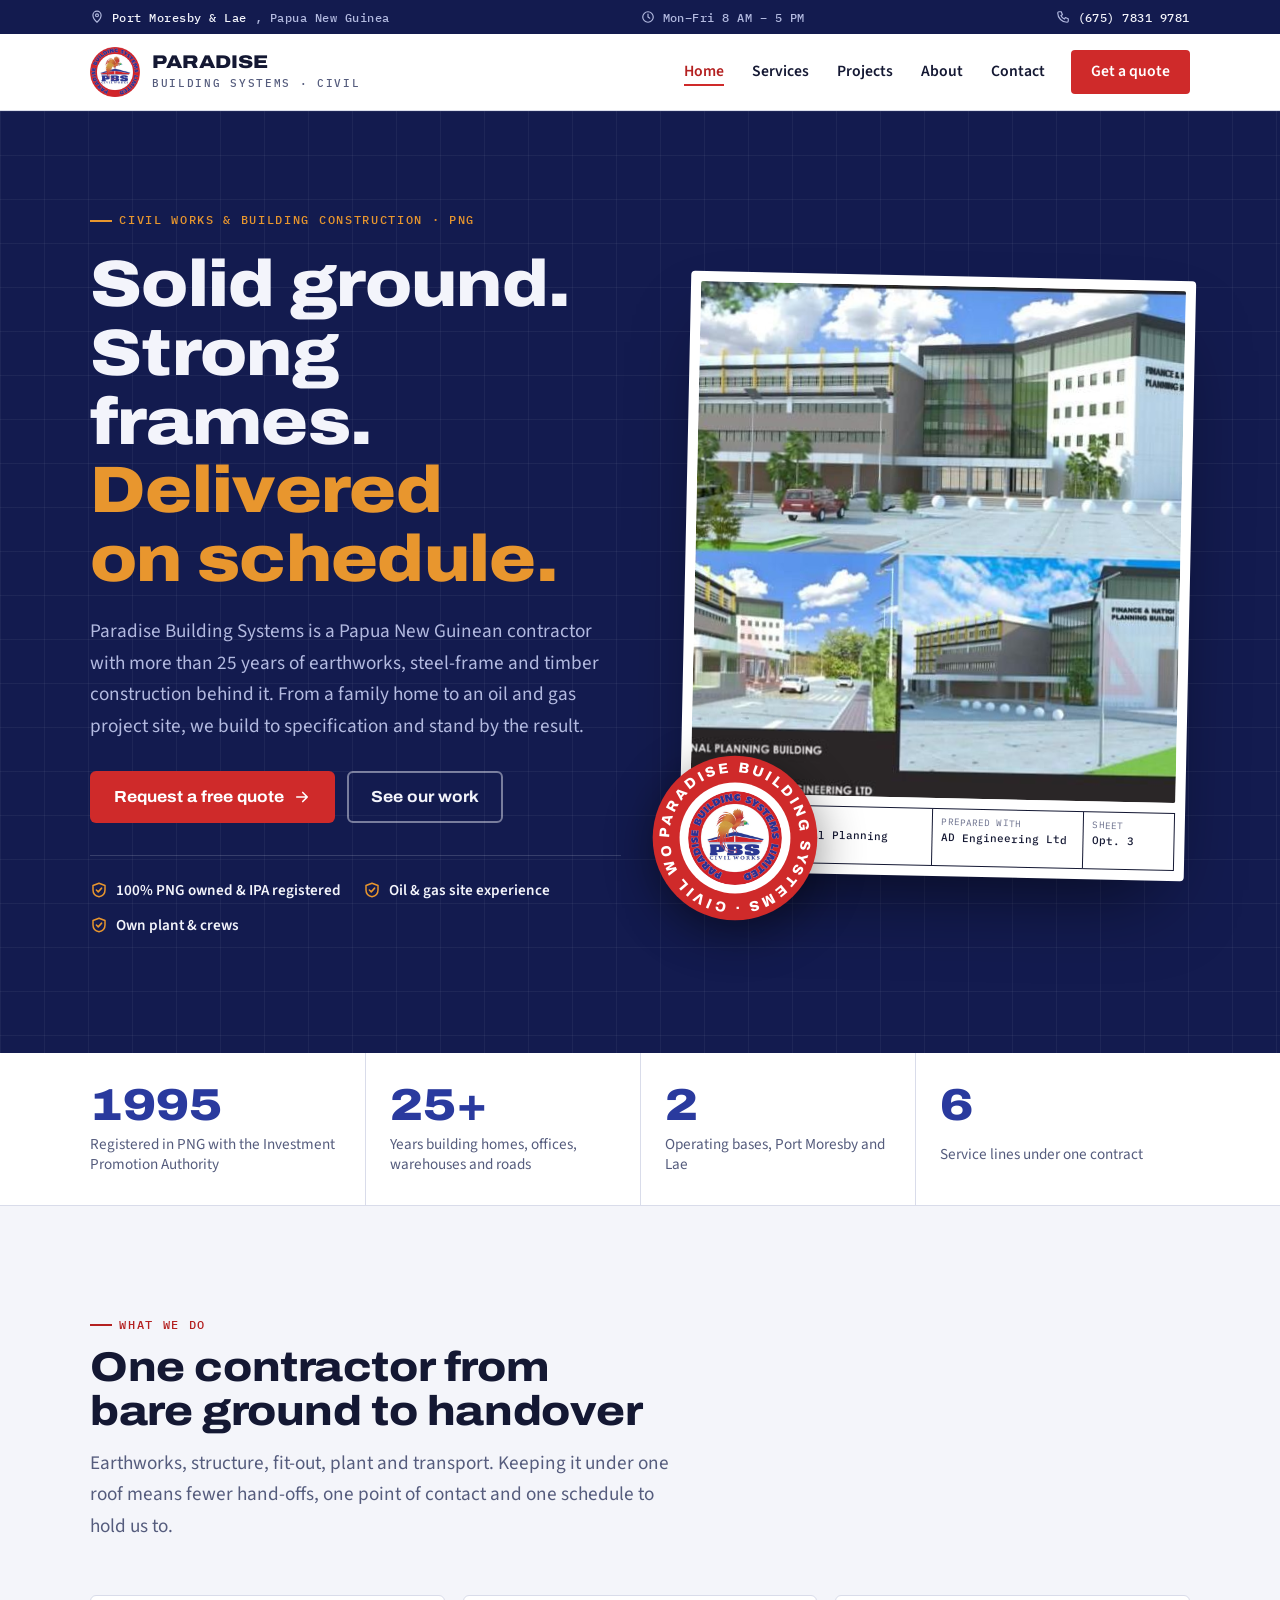
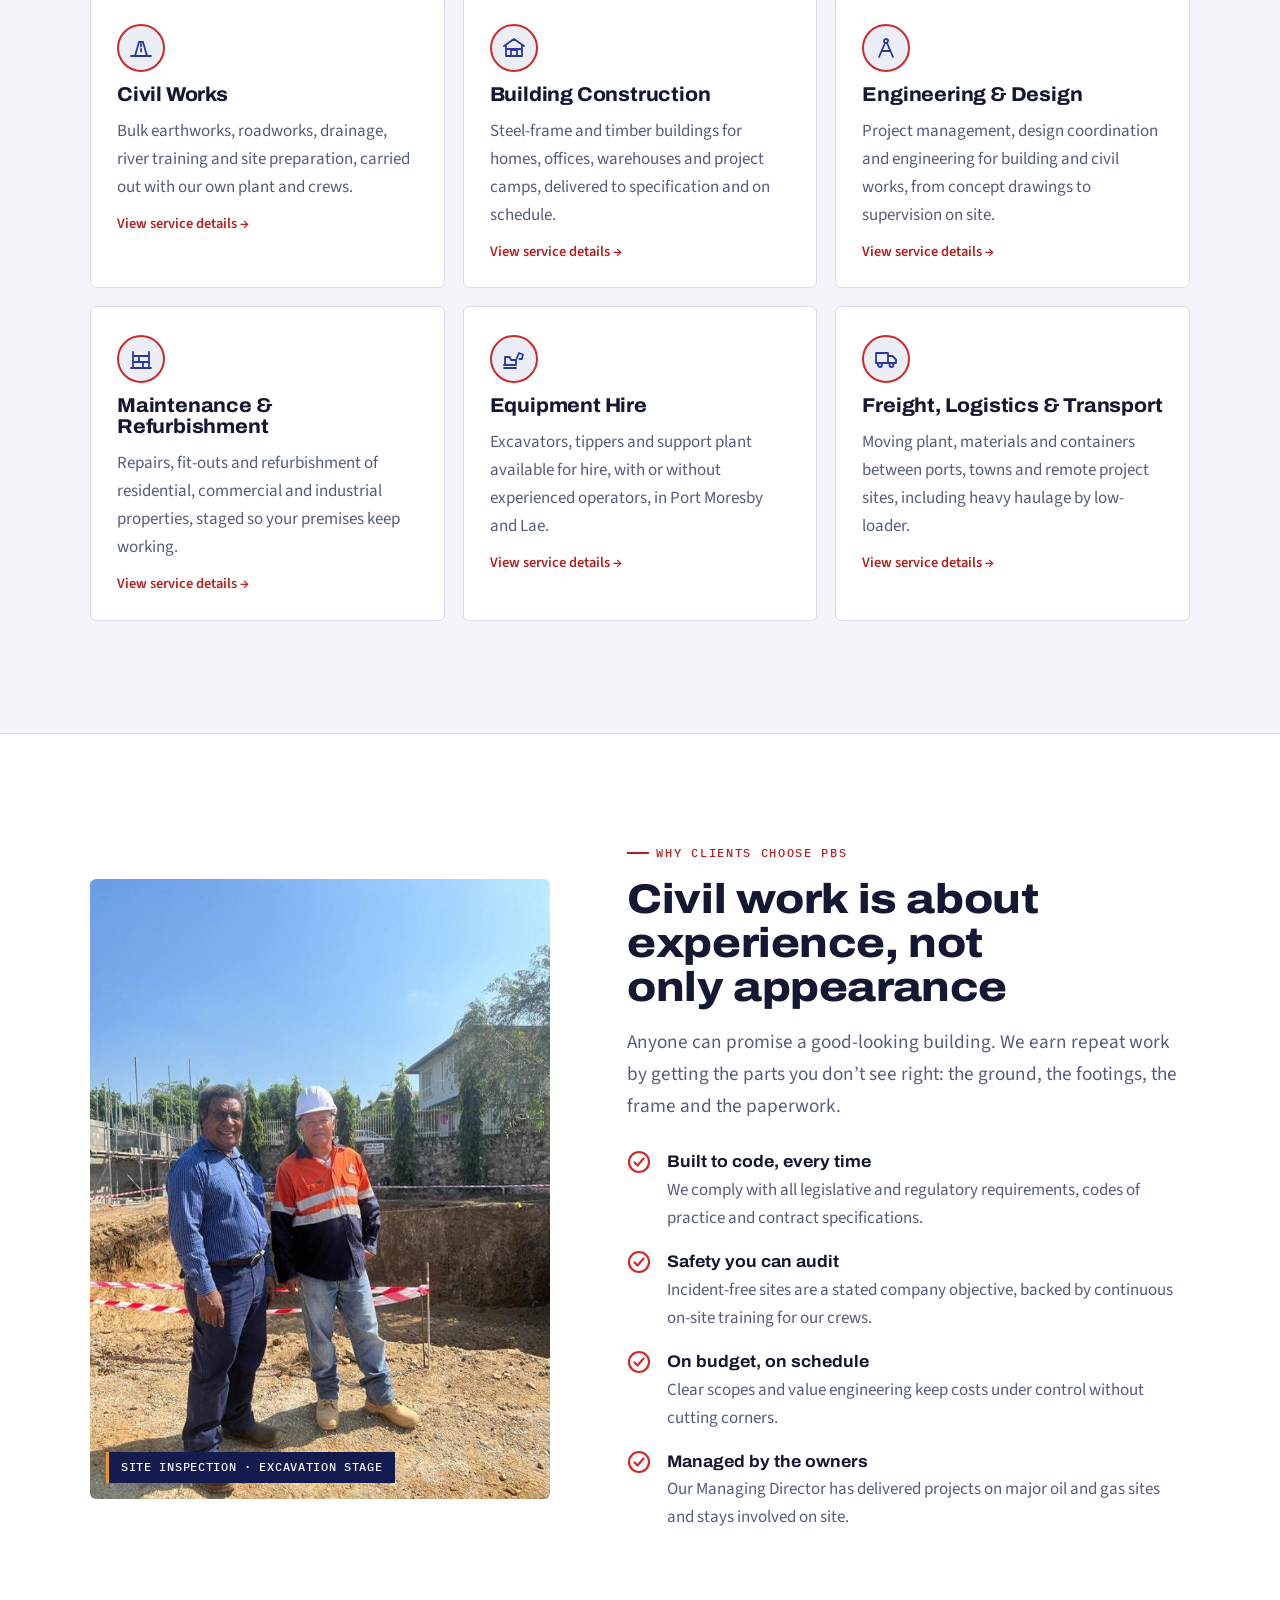
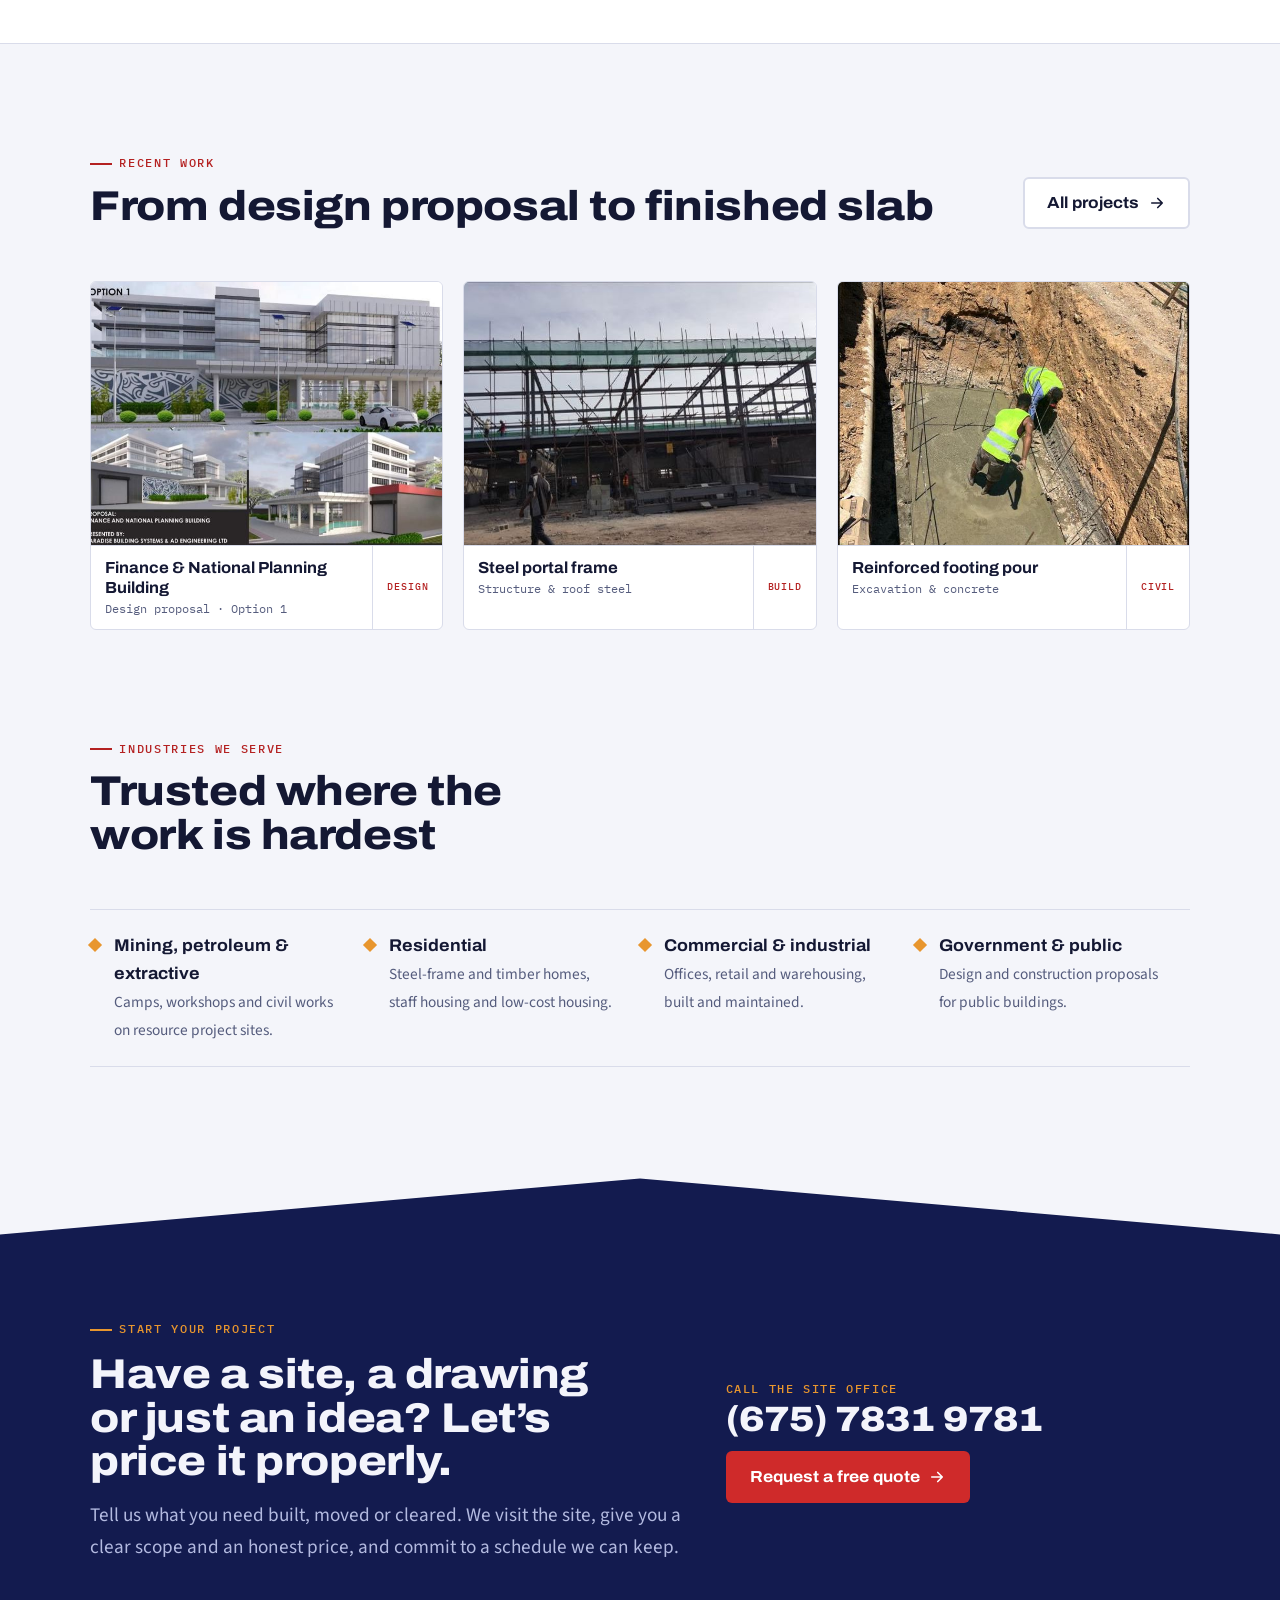
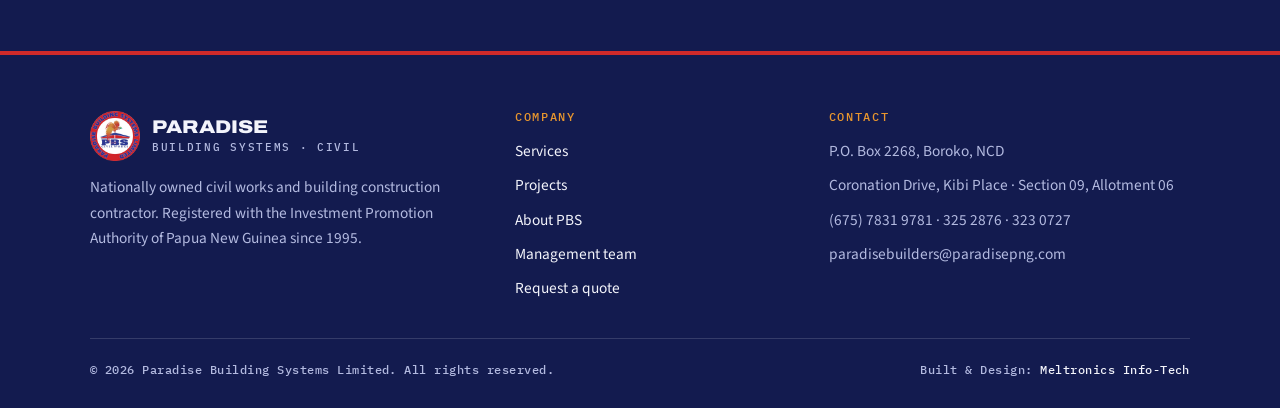
==== index.html @ dd24b08f "Add files via upload" ====
<!doctype html>
<html lang="en">
<head>
<meta charset="utf-8">
<meta name="viewport" content="width=device-width, initial-scale=1, viewport-fit=cover">
<title>Paradise Building Systems</title>
<meta name="description" content="Civil works and building construction contractor in Port Moresby and Lae, Papua New Guinea.">
<link rel="icon" href="img/favicon.png">
<link rel="preconnect" href="https://fonts.googleapis.com"><link rel="preconnect" href="https://fonts.gstatic.com" crossorigin><link rel="stylesheet" href="https://fonts.googleapis.com/css2?family=Archivo:wdth,wght@100..125,500..900&family=IBM+Plex+Mono:wght@500&family=Source+Sans+3:wght@400;600;700&display=swap">
<link rel="stylesheet" href="assets/site.css">
</head>
<body>
<a class="skip" href="#main" style="position:absolute;left:-999px">Skip to content</a>
<div class="topbar"><div class="wrap">
  <span><svg width="14" height="14" viewBox="0 0 24 24" fill="none" stroke="currentColor" stroke-width="2" stroke-linecap="round" stroke-linejoin="round"><path d="M12 21s-7-6.2-7-12a7 7 0 0 1 14 0c0 5.8-7 12-7 12z"/><circle cx="12" cy="9" r="2.5"/></svg> <b>Port Moresby &amp; Lae</b>, Papua New Guinea</span>
  <span class="hide-sm"><svg width="14" height="14" viewBox="0 0 24 24" fill="none" stroke="currentColor" stroke-width="2" stroke-linecap="round" stroke-linejoin="round"><circle cx="12" cy="12" r="9"/><path d="M12 7v5l3 2"/></svg> Mon–Fri 8 AM – 5 PM</span>
  <span><svg width="14" height="14" viewBox="0 0 24 24" fill="none" stroke="currentColor" stroke-width="2" stroke-linecap="round" stroke-linejoin="round"><path d="M5 3h4l2 5-2.5 1.5a11 11 0 0 0 6 6L16 13l5 2v4a2 2 0 0 1-2 2A16 16 0 0 1 3 5a2 2 0 0 1 2-2"/></svg> <b class="tnum">(675) 7831 9781</b></span>
</div></div>
<header class="site-header"><div class="wrap">
  <a class="brand" href="index.html" aria-label="Paradise Building Systems home"><img src="img/logo.png" alt="" width="50" height="50"><span class="brand-name"><strong>PARADISE</strong><small>Building Systems · Civil</small></span></a>
  <button class="menu-btn" type="button" aria-expanded="false" aria-controls="site-nav" aria-label="Open menu"><svg viewBox="0 0 24 24" fill="none" stroke="currentColor" stroke-width="2" stroke-linecap="round"><path d="M3 6h18M3 12h18M3 18h18"/></svg></button>
  <nav class="nav" id="site-nav" aria-label="Main"><a href="index.html" aria-current="page">Home</a><a href="services.html">Services</a><a href="projects.html">Projects</a><a href="about.html">About</a><a href="contact.html">Contact</a><a class="btn btn-red" href="contact.html">Get a quote</a></nav>
</div></header>
<main id="main">
<section class="hero"><div class="wrap">
  <div class="hero-copy">
    <span class="eyebrow">Civil works &amp; building construction · PNG</span>
    <h1>Solid ground. Strong frames. <em>Delivered on schedule.</em></h1>
    <p class="lede">Paradise Building Systems is a Papua New Guinean contractor with more than 25 years of earthworks, steel-frame and timber construction behind it. From a family home to an oil and gas project site, we build to specification and stand by the result.</p>
    <div class="hero-actions"><a class="btn btn-red" href="contact.html">Request a free quote <svg viewBox="0 0 24 24" fill="none" stroke="currentColor" stroke-width="2.2" stroke-linecap="round" stroke-linejoin="round"><path d="M5 12h14M13 6l6 6-6 6"/></svg></a><a class="btn btn-line" href="projects.html">See our work</a></div>
    <div class="trust">
      <span><svg viewBox="0 0 24 24" fill="none" stroke="currentColor" stroke-width="2" stroke-linecap="round" stroke-linejoin="round"><path d="M12 3 4 6v6c0 4.5 3.4 8 8 9 4.6-1 8-4.5 8-9V6z"/><path d="m8.5 12 2.5 2.5 4.5-5"/></svg> 100% PNG owned &amp; IPA registered</span>
      <span><svg viewBox="0 0 24 24" fill="none" stroke="currentColor" stroke-width="2" stroke-linecap="round" stroke-linejoin="round"><path d="M12 3 4 6v6c0 4.5 3.4 8 8 9 4.6-1 8-4.5 8-9V6z"/><path d="m8.5 12 2.5 2.5 4.5-5"/></svg> Oil &amp; gas site experience</span>
      <span><svg viewBox="0 0 24 24" fill="none" stroke="currentColor" stroke-width="2" stroke-linecap="round" stroke-linejoin="round"><path d="M12 3 4 6v6c0 4.5 3.4 8 8 9 4.6-1 8-4.5 8-9V6z"/><path d="m8.5 12 2.5 2.5 4.5-5"/></svg> Own plant &amp; crews</span>
    </div>
  </div>
  <div class="hero-figure">
    <div class="sheet"><img src="img/render-finance.jpg" alt="3D render of the proposed Finance and National Planning Building" width="724" height="512">
      <div class="titleblock"><div><small>Project</small><b>Finance &amp; National Planning Bldg</b></div><div><small>Prepared with</small><b>AD Engineering Ltd</b></div><div><small>Sheet</small><b>Opt. 3</b></div></div>
    </div>
    <div class="seal" aria-hidden="true"><svg viewBox="0 0 200 200"><defs><path id="ring" d="M100,100 m-78,0 a78,78 0 1,1 156,0 a78,78 0 1,1 -156,0"/></defs>
<circle cx="100" cy="100" r="98" fill="#CF2A2A"/><circle cx="100" cy="100" r="66" fill="#fff"/>
<text font-family="Archivo, Arial, sans-serif" font-weight="800" font-size="17" letter-spacing="3.2" fill="#fff"><textPath href="#ring">PARADISE BUILDING SYSTEMS · CIVIL WORKS · SINCE 1995 ·</textPath></text></svg><img src="img/logo.png" alt=""></div>
  </div>
</div></section>

<section class="facts" aria-label="Company facts"><div class="wrap">
  <div class="fact"><strong>1995</strong><span>Registered in PNG with the Investment Promotion Authority</span></div>
  <div class="fact"><strong>25+</strong><span>Years building homes, offices, warehouses and roads</span></div>
  <div class="fact"><strong>2</strong><span>Operating bases, Port Moresby and Lae</span></div>
  <div class="fact"><strong>6</strong><span>Service lines under one contract</span></div>
</div></section>

<section class="section"><div class="wrap">
  <div class="section-head"><span class="eyebrow">What we do</span><h2>One contractor from bare ground to handover</h2><p class="lede">Earthworks, structure, fit-out, plant and transport. Keeping it under one roof means fewer hand-offs, one point of contact and one schedule to hold us to.</p></div>
  <div class="cards"><a class="card" href="services.html#civil"><span class="ico"><svg viewBox="0 0 24 24" fill="none" stroke="currentColor" stroke-width="1.8" stroke-linecap="round" stroke-linejoin="round"><path d="M2 20h20M6 20 10 6h4l4 14M12 8v2.5M12 13v2.5"/></svg></span><h3>Civil Works</h3><p>Bulk earthworks, roadworks, drainage, river training and site preparation, carried out with our own plant and crews.</p><span class="more">View service details →</span></a><a class="card" href="services.html#building"><span class="ico"><svg viewBox="0 0 24 24" fill="none" stroke="currentColor" stroke-width="1.8" stroke-linecap="round" stroke-linejoin="round"><path d="M2 10 12 3l10 7M4 9v11h16V9M9 20v-6h6v6M4 13h16"/></svg></span><h3>Building Construction</h3><p>Steel-frame and timber buildings for homes, offices, warehouses and project camps, delivered to specification and on schedule.</p><span class="more">View service details →</span></a><a class="card" href="services.html#engineering"><span class="ico"><svg viewBox="0 0 24 24" fill="none" stroke="currentColor" stroke-width="1.8" stroke-linecap="round" stroke-linejoin="round"><circle cx="12" cy="5" r="2"/><path d="M11 7 5 21M13 7l6 14M7.5 15h9"/></svg></span><h3>Engineering &amp; Design</h3><p>Project management, design coordination and engineering for building and civil works, from concept drawings to supervision on site.</p><span class="more">View service details →</span></a><a class="card" href="services.html#renovation"><span class="ico"><svg viewBox="0 0 24 24" fill="none" stroke="currentColor" stroke-width="1.8" stroke-linecap="round" stroke-linejoin="round"><path d="M4 21V5M20 21V5M4 9h16M4 15h16M10 9v6M14 15v6M2 21h20"/></svg></span><h3>Maintenance &amp; Refurbishment</h3><p>Repairs, fit-outs and refurbishment of residential, commercial and industrial properties, staged so your premises keep working.</p><span class="more">View service details →</span></a><a class="card" href="services.html#equipment"><span class="ico"><svg viewBox="0 0 24 24" fill="none" stroke="currentColor" stroke-width="1.8" stroke-linecap="round" stroke-linejoin="round"><path d="M2 18h12v-5H9L7.5 10H3v8"/><path d="M14 13l3-7 4 1.5-1.2 4.5h-2.3"/><path d="M2 21h12"/></svg></span><h3>Equipment Hire</h3><p>Excavators, tippers and support plant available for hire, with or without experienced operators, in Port Moresby and Lae.</p><span class="more">View service details →</span></a><a class="card" href="services.html#logistics"><span class="ico"><svg viewBox="0 0 24 24" fill="none" stroke="currentColor" stroke-width="1.8" stroke-linecap="round" stroke-linejoin="round"><path d="M2 6h12v10H2zM14 9h4.5l3.5 3.5V16h-8"/><circle cx="6" cy="18" r="2"/><circle cx="17.5" cy="18" r="2"/></svg></span><h3>Freight, Logistics &amp; Transport</h3><p>Moving plant, materials and containers between ports, towns and remote project sites, including heavy haulage by low-loader.</p><span class="more">View service details →</span></a></div>
</div></section>

<section class="section" style="background:var(--surface);border-block:1px solid var(--line)"><div class="wrap split">
  <div class="split-media"><img src="img/site-visit.jpg" alt="PBS management and a site engineer at an excavation with safety barrier tape" width="667" height="882" style="aspect-ratio:667/882;max-height:620px"><span class="tag">SITE INSPECTION · EXCAVATION STAGE</span></div>
  <div class="split-copy">
    <span class="eyebrow">Why clients choose PBS</span>
    <h2>Civil work is about experience, not only appearance</h2>
    <p class="lede">Anyone can promise a good-looking building. We earn repeat work by getting the parts you don’t see right: the ground, the footings, the frame and the paperwork.</p>
    <ul class="checks">
      <li><svg viewBox="0 0 24 24" fill="none" stroke="currentColor" stroke-width="2.2" stroke-linecap="round" stroke-linejoin="round"><circle cx="12" cy="12" r="10"/><path d="m7.5 12.5 3 3 6-7"/></svg><div><strong>Built to code, every time</strong><span>We comply with all legislative and regulatory requirements, codes of practice and contract specifications.</span></div></li>
      <li><svg viewBox="0 0 24 24" fill="none" stroke="currentColor" stroke-width="2.2" stroke-linecap="round" stroke-linejoin="round"><circle cx="12" cy="12" r="10"/><path d="m7.5 12.5 3 3 6-7"/></svg><div><strong>Safety you can audit</strong><span>Incident-free sites are a stated company objective, backed by continuous on-site training for our crews.</span></div></li>
      <li><svg viewBox="0 0 24 24" fill="none" stroke="currentColor" stroke-width="2.2" stroke-linecap="round" stroke-linejoin="round"><circle cx="12" cy="12" r="10"/><path d="m7.5 12.5 3 3 6-7"/></svg><div><strong>On budget, on schedule</strong><span>Clear scopes and value engineering keep costs under control without cutting corners.</span></div></li>
      <li><svg viewBox="0 0 24 24" fill="none" stroke="currentColor" stroke-width="2.2" stroke-linecap="round" stroke-linejoin="round"><circle cx="12" cy="12" r="10"/><path d="m7.5 12.5 3 3 6-7"/></svg><div><strong>Managed by the owners</strong><span>Our Managing Director has delivered projects on major oil and gas sites and stays involved on site.</span></div></li>
    </ul>
  </div>
</div></section>

<section class="section"><div class="wrap">
  <div class="section-head" style="grid-template-columns:1fr auto;max-width:none;align-items:end"><div style="display:grid;gap:14px"><span class="eyebrow">Recent work</span><h2>From design proposal to finished slab</h2></div><a class="btn btn-ghost" href="projects.html">All projects <svg viewBox="0 0 24 24" fill="none" stroke="currentColor" stroke-width="2.2" stroke-linecap="round" stroke-linejoin="round"><path d="M5 12h14M13 6l6 6-6 6"/></svg></a></div>
  <div class="gallery">
    <figure class="shot"><a href="projects.html" style="display:block"><img src="img/render-option1.jpg" alt="Render of Finance and National Planning Building, option 1" loading="lazy"></a><figcaption><div><b>Finance &amp; National Planning Building</b><span>Design proposal · Option 1</span></div><div>Design</div></figcaption></figure>
    <figure class="shot"><a href="projects.html" style="display:block"><img src="img/steel-frame.jpg" alt="Steel portal frame structure under construction" loading="lazy"></a><figcaption><div><b>Steel portal frame</b><span>Structure &amp; roof steel</span></div><div>Build</div></figcaption></figure>
    <figure class="shot"><a href="projects.html" style="display:block"><img src="img/footings.jpg" alt="Workers screeding a concrete footing in an excavation" loading="lazy"></a><figcaption><div><b>Reinforced footing pour</b><span>Excavation &amp; concrete</span></div><div>Civil</div></figcaption></figure>
  </div>
</div></section>

<section class="section" style="padding-top:0"><div class="wrap">
  <div class="section-head"><span class="eyebrow">Industries we serve</span><h2>Trusted where the work is hardest</h2></div>
  <div class="sectors">
    <div class="sector"><i></i><div><strong>Mining, petroleum &amp; extractive</strong><span>Camps, workshops and civil works on resource project sites.</span></div></div>
    <div class="sector"><i></i><div><strong>Residential</strong><span>Steel-frame and timber homes, staff housing and low-cost housing.</span></div></div>
    <div class="sector"><i></i><div><strong>Commercial &amp; industrial</strong><span>Offices, retail and warehousing, built and maintained.</span></div></div>
    <div class="sector"><i></i><div><strong>Government &amp; public</strong><span>Design and construction proposals for public buildings.</span></div></div>
  </div>
</div></section>
</main>
<section class="band roof cta" aria-labelledby="cta-h"><div class="wrap">
  <div style="display:grid;gap:16px;min-width:0">
    <span class="eyebrow">Start your project</span>
    <h2 id="cta-h">Have a site, a drawing or just an idea? Let’s price it properly.</h2>
    <p class="lede">Tell us what you need built, moved or cleared. We visit the site, give you a clear scope and an honest price, and commit to a schedule we can keep.</p>
  </div>
  <div class="cta-actions">
    <div class="cta-phone"><small>Call the site office</small>(675) 7831 9781</div>
    <a class="btn btn-red" href="contact.html">Request a free quote <svg viewBox="0 0 24 24" fill="none" stroke="currentColor" stroke-width="2.2" stroke-linecap="round" stroke-linejoin="round"><path d="M5 12h14M13 6l6 6-6 6"/></svg></a>
  </div>
</div></section>
<footer class="site-footer"><div class="wrap">
  <div class="foot-brand">
    <a class="brand" href="index.html"><img src="img/logo.png" alt="" width="50" height="50"><span class="brand-name"><strong>PARADISE</strong><small>Building Systems · Civil</small></span></a>
    <p>Nationally owned civil works and building construction contractor. Registered with the Investment Promotion Authority of Papua New Guinea since 1995.</p>
  </div>
  <div><h4>Company</h4><ul>
    <li><a href="services.html">Services</a></li><li><a href="projects.html">Projects</a></li>
    <li><a href="about.html">About PBS</a></li><li><a href="about.html#leadership">Management team</a></li>
    <li><a href="contact.html">Request a quote</a></li></ul></div>
  <div><h4>Contact</h4><ul>
    <li>P.O. Box 2268, Boroko, NCD</li>
    <li>Coronation Drive, Kibi Place · Section 09, Allotment 06</li>
    <li class="tnum">(675) 7831 9781 · 325 2876 · 323 0727</li>
    <li>paradisebuilders@paradisepng.com</li></ul></div>
  <div class="foot-base"><span>© <span data-year>2026</span> Paradise Building Systems Limited. All rights reserved.</span><span>Built &amp; Design: <b>Meltronics Info-Tech</b></span></div>
</div></footer>
<script src="assets/site.js"></script>
</body>
</html>
---- assets/site.css ----
/* Layout: construction-drawing language. Navy plan-sheet bands, logo-red seal ring as the one bold mark,
   bird-of-paradise gold for small highlights, title-block captions under every image, pitched-roof edges on CTA bands. */
:root{
  --band:#131B4F; --band-2:#1D2770; --on-band:#F3F4FB; --on-band-muted:#B3BAE0;
  --blue:#2A3A9E; --red:#CF2A2A; --red-ink:#B42121; --gold:#E8962E; --gold-ink:#A8620F;
  --bg:#F4F5FA; --surface:#FFFFFF; --ink:#141833; --muted:#555C7D; --line:#D9DCEA; --tint:#ECEEF7;
  --link:#2A3A9E; --shadow:0 18px 40px -24px rgba(19,27,79,.45);
  --f-display:"Archivo","Arial Narrow",system-ui,sans-serif;
  --f-body:"Source Sans 3","Segoe UI",system-ui,-apple-system,sans-serif;
  --f-mono:"IBM Plex Mono",ui-monospace,Menlo,Consolas,monospace;
  --wrap:1180px; --r:6px;
}
@media (prefers-color-scheme: dark){ :root:not([data-theme="light"]){
  --band:#0A0E33; --band-2:#141B52; --on-band:#F0F2FC; --on-band-muted:#A9B0D8;
  --blue:#8E9CF5; --red:#E0372F; --red-ink:#FF8178; --gold:#F0A443; --gold-ink:#F5B566;
  --bg:#0D112E; --surface:#151B44; --ink:#ECEEF8; --muted:#A4AACB; --line:#2A3268; --tint:#1A2153;
  --link:#A5B1FF; --shadow:0 18px 40px -24px rgba(0,0,0,.7); color-scheme:dark } }
:root[data-theme="dark"]{
  --band:#0A0E33; --band-2:#141B52; --on-band:#F0F2FC; --on-band-muted:#A9B0D8;
  --blue:#8E9CF5; --red:#E0372F; --red-ink:#FF8178; --gold:#F0A443; --gold-ink:#F5B566;
  --bg:#0D112E; --surface:#151B44; --ink:#ECEEF8; --muted:#A4AACB; --line:#2A3268; --tint:#1A2153;
  --link:#A5B1FF; --shadow:0 18px 40px -24px rgba(0,0,0,.7); color-scheme:dark }

*,*::before,*::after{box-sizing:border-box}
html{scroll-behavior:smooth}
body{margin:0;background:var(--bg);color:var(--ink);font:400 1.0625rem/1.65 var(--f-body);-webkit-font-smoothing:antialiased;overflow-x:hidden}
img{max-width:100%;display:block}
a{color:var(--link)}
a:focus-visible,button:focus-visible,input:focus-visible,select:focus-visible,textarea:focus-visible{outline:3px solid var(--gold);outline-offset:2px}
h1,h2,h3,h4{font-family:var(--f-display);font-stretch:112%;line-height:1.05;margin:0;text-wrap:balance;letter-spacing:-.01em}
h1{font-size:clamp(2.3rem,5.2vw,4.1rem);font-weight:850}
h2{font-size:clamp(1.75rem,3.3vw,2.6rem);font-weight:800}
h3{font-size:1.25rem;font-weight:750;font-stretch:105%}
p{margin:0}
.wrap{max-width:var(--wrap);margin-inline:auto;padding-inline:clamp(16px,4vw,40px)}
.eyebrow{font:500 .75rem/1.2 var(--f-mono);text-transform:uppercase;letter-spacing:.14em;color:var(--red-ink);display:inline-flex;gap:.6em;align-items:center}
.eyebrow::before{content:"";width:22px;height:2px;background:currentColor}
.band .eyebrow,.hero .eyebrow{color:var(--gold)}
.lede{font-size:1.2rem;color:var(--muted);max-width:60ch}
.band .lede,.hero .lede{color:var(--on-band-muted)}
.section{padding-block:clamp(64px,9vw,112px)}
.section-head{display:grid;gap:14px;max-width:760px;margin-bottom:clamp(32px,5vw,52px)}
.tnum{font-variant-numeric:tabular-nums}

/* Buttons */
.btn{display:inline-flex;align-items:center;gap:.55em;font:700 1rem/1 var(--f-display);font-stretch:108%;padding:15px 22px;border-radius:var(--r);text-decoration:none;border:2px solid transparent;cursor:pointer;transition:transform .15s ease,background .15s ease,border-color .15s}
.btn svg{width:18px;height:18px}
.btn-red{background:var(--red);color:#fff}
.btn-red:hover{background:var(--red-ink);transform:translateY(-1px)}
:root[data-theme="dark"] .btn-red:hover{background:#c82a23}
.btn-line{border-color:color-mix(in srgb,var(--on-band) 45%,transparent);color:var(--on-band)}
.btn-line:hover{border-color:var(--gold);color:var(--gold)}
.btn-ghost{border-color:var(--line);color:var(--ink);background:var(--surface)}
.btn-ghost:hover{border-color:var(--blue)}

/* Top bar + header */
.topbar{background:var(--band);color:var(--on-band-muted);font:500 .78rem/1 var(--f-mono);letter-spacing:.04em}
.topbar .wrap{display:flex;flex-wrap:wrap;gap:8px 24px;justify-content:space-between;padding-block:10px}
.topbar span{display:inline-flex;gap:8px;align-items:center}
.topbar b{color:var(--on-band);font-weight:500}
.site-header{position:sticky;top:env(safe-area-inset-top,0px);z-index:40;background:color-mix(in srgb,var(--surface) 94%,transparent);backdrop-filter:blur(10px);border-bottom:1px solid var(--line)}
.site-header .wrap{display:flex;align-items:center;gap:20px;min-height:76px}
.brand{display:flex;align-items:center;gap:12px;text-decoration:none;color:var(--ink);margin-right:auto}
.brand img{width:50px;height:50px}
.brand-name{display:grid;line-height:1}
.brand-name strong{font:850 1.15rem/1 var(--f-display);font-stretch:118%;letter-spacing:.01em}
.brand-name small{font:500 .66rem/1.4 var(--f-mono);letter-spacing:.16em;text-transform:uppercase;color:var(--muted);margin-top:4px}
.nav{display:flex;gap:4px;align-items:center}
.nav a{font:600 .98rem/1 var(--f-body);color:var(--ink);text-decoration:none;padding:10px 12px;border-radius:4px;position:relative}
.nav a::after{content:"";position:absolute;left:12px;right:12px;bottom:4px;height:2px;background:var(--red);transform:scaleX(0);transform-origin:left;transition:transform .2s}
.nav a:hover::after,.nav a[aria-current="page"]::after{transform:scaleX(1)}
.nav a[aria-current="page"]{color:var(--red-ink)}
.nav .btn{margin-left:10px;padding:12px 18px;color:#fff}
.nav .btn::after{display:none}
.menu-btn{display:none;background:none;border:1px solid var(--line);border-radius:var(--r);width:46px;height:46px;color:var(--ink);cursor:pointer;align-items:center;justify-content:center}
.menu-btn svg{width:22px;height:22px}
@media (max-width:920px){
  .menu-btn{display:inline-flex}
  .nav{position:absolute;left:0;right:0;top:100%;flex-direction:column;align-items:stretch;gap:0;background:var(--surface);border-bottom:1px solid var(--line);padding:8px clamp(16px,4vw,40px) 18px;box-shadow:var(--shadow)}
  .nav:not(.open){display:none}
  .nav a{padding:14px 4px;border-bottom:1px solid var(--line)}
  .nav a::after{display:none}
  .nav .btn{margin:14px 0 0;justify-content:center;border-bottom:0}
  .topbar .hide-sm{display:none}
}

/* Hero */
.hero{background:var(--band);color:var(--on-band);position:relative;overflow:hidden;
  background-image:linear-gradient(color-mix(in srgb,var(--on-band) 5%,transparent) 1px,transparent 1px),linear-gradient(90deg,color-mix(in srgb,var(--on-band) 5%,transparent) 1px,transparent 1px);
  background-size:44px 44px}
.hero .wrap{display:grid;grid-template-columns:minmax(0,1.05fr) minmax(0,1fr);gap:clamp(36px,5vw,72px);align-items:center;padding-block:clamp(56px,8vw,104px) clamp(72px,9vw,120px)}
.hero-copy{display:grid;gap:22px;min-width:0}
.hero h1 em{font-style:normal;color:var(--gold)}
.hero-actions{display:flex;flex-wrap:wrap;gap:12px;margin-top:6px}
.trust{display:flex;flex-wrap:wrap;gap:10px 22px;margin-top:10px;padding-top:22px;border-top:1px solid color-mix(in srgb,var(--on-band) 16%,transparent)}
.trust span{display:inline-flex;gap:8px;align-items:center;font-weight:600;font-size:.95rem;color:var(--on-band)}
.trust svg{width:18px;height:18px;color:var(--gold);flex:none}
.hero-figure{position:relative;min-width:0}
.sheet{background:#fff;padding:10px;border-radius:4px;box-shadow:0 40px 80px -30px rgba(0,0,0,.6);transform:rotate(1.2deg)}
.sheet img{width:100%;aspect-ratio:724/512;object-fit:cover;border-radius:2px}
.titleblock{display:grid;grid-template-columns:1.6fr 1fr .6fr;border:1.5px solid #141833;margin-top:10px;color:#141833;font-family:var(--f-mono);font-size:.68rem;line-height:1.3}
.titleblock>div{padding:7px 9px;border-right:1.5px solid #141833;min-width:0}
.titleblock>div:last-child{border-right:0}
.titleblock small{display:block;font-size:.58rem;letter-spacing:.12em;text-transform:uppercase;color:#6a6f8c;margin-bottom:2px}
.titleblock b{font-weight:500}

/* Seal: rotating ring echoing the logo */
.seal{position:absolute;width:clamp(120px,15vw,168px);aspect-ratio:1;left:-34px;bottom:-46px;filter:drop-shadow(0 12px 24px rgba(0,0,0,.45))}
.seal svg{position:absolute;inset:0;width:100%;height:100%;animation:spin 38s linear infinite}
.seal img{position:absolute;inset:22%;width:56%;height:56%;border-radius:50%;background:#fff}
@keyframes spin{to{transform:rotate(360deg)}}
@media (prefers-reduced-motion:reduce){.seal svg{animation:none}html{scroll-behavior:auto}}
@media (max-width:860px){.hero .wrap{grid-template-columns:1fr}.seal{left:auto;right:-8px;bottom:-40px}}

/* Facts strip */
.facts{background:var(--surface);border-bottom:1px solid var(--line)}
.facts .wrap{display:grid;grid-template-columns:repeat(4,minmax(0,1fr))}
.fact{padding:30px 24px;border-left:1px solid var(--line);display:grid;gap:6px}
.fact:first-child{border-left:0;padding-left:0}
.fact strong{font:850 clamp(2rem,3.6vw,2.8rem)/1 var(--f-display);font-stretch:115%;color:var(--blue);font-variant-numeric:tabular-nums}
.fact span{color:var(--muted);font-size:.95rem;line-height:1.35}
@media (max-width:760px){.facts .wrap{grid-template-columns:repeat(2,minmax(0,1fr))}.fact{padding:22px 16px}.fact:nth-child(3){border-left:0;padding-left:0}.fact:nth-child(n+3){border-top:1px solid var(--line)}}

/* Service cards */
.cards{display:grid;grid-template-columns:repeat(3,minmax(0,1fr));gap:18px}
@media (max-width:980px){.cards{grid-template-columns:repeat(2,minmax(0,1fr))}}
@media (max-width:620px){.cards{grid-template-columns:1fr}}
.card{background:var(--surface);border:1px solid var(--line);border-radius:var(--r);padding:28px 26px;display:grid;gap:12px;align-content:start;text-decoration:none;color:var(--ink);transition:border-color .2s,transform .2s,box-shadow .2s}
a.card:hover{border-color:var(--blue);transform:translateY(-3px);box-shadow:var(--shadow)}
.card .ico{width:48px;height:48px;border-radius:50%;display:grid;place-items:center;background:var(--tint);color:var(--blue);border:2px solid var(--red)}
.card .ico svg{width:24px;height:24px}
.card p{color:var(--muted)}
.card .more{font:600 .9rem/1 var(--f-body);color:var(--red-ink);margin-top:4px}

/* Split feature */
.split{display:grid;grid-template-columns:minmax(0,.9fr) minmax(0,1.1fr);gap:clamp(32px,6vw,80px);align-items:center}
.split.flip{grid-template-columns:minmax(0,1.1fr) minmax(0,.9fr)}
.split.flip .split-media{order:2}
@media (max-width:860px){.split,.split.flip{grid-template-columns:1fr}.split.flip .split-media{order:0}}
.split-media{position:relative;min-width:0}
.split-media img{width:100%;border-radius:var(--r);object-fit:cover}
.split-media .tag{position:absolute;left:16px;bottom:16px;background:var(--band);color:var(--on-band);font:500 .72rem/1.3 var(--f-mono);letter-spacing:.06em;padding:8px 12px;border-left:3px solid var(--gold);max-width:calc(100% - 32px)}
.split-copy{display:grid;gap:18px;min-width:0}
.checks{list-style:none;padding:0;margin:8px 0 0;display:grid;gap:16px}
.checks li{display:grid;grid-template-columns:28px 1fr;gap:12px}
.checks li svg{width:24px;height:24px;color:var(--red);margin-top:2px}
.checks strong{display:block;font-family:var(--f-display);font-stretch:105%;font-size:1.05rem}
.checks span{color:var(--muted)}

/* Project gallery */
.gallery{display:grid;grid-template-columns:repeat(3,minmax(0,1fr));gap:20px}
@media (max-width:980px){.gallery{grid-template-columns:repeat(2,minmax(0,1fr))}}
@media (max-width:600px){.gallery{grid-template-columns:1fr}}
.shot{margin:0;background:var(--surface);border:1px solid var(--line);border-radius:var(--r);overflow:hidden;display:flex;flex-direction:column}
.shot button{all:unset;cursor:zoom-in;display:block;position:relative;overflow:hidden}
.shot button:focus-visible{outline:3px solid var(--gold);outline-offset:-3px}
.shot img{width:100%;aspect-ratio:4/3;object-fit:cover;transition:transform .5s ease}
.shot button:hover img{transform:scale(1.04)}
.shot figcaption{display:grid;grid-template-columns:1fr auto;border-top:1px solid var(--line);font-family:var(--f-mono);font-size:.72rem;line-height:1.35;flex:1}
.shot figcaption>div{padding:12px 14px;min-width:0}
.shot figcaption>div+div{border-left:1px solid var(--line);display:grid;place-items:center;color:var(--red-ink);font-weight:500;letter-spacing:.08em;text-transform:uppercase;font-size:.64rem}
.shot figcaption b{display:block;font:700 1rem/1.25 var(--f-display);font-stretch:104%;margin-bottom:3px;color:var(--ink)}
.shot figcaption span{color:var(--muted)}
.filters{display:flex;flex-wrap:wrap;gap:8px;margin-bottom:28px}
.chip{font:600 .92rem/1 var(--f-body);padding:10px 16px;border-radius:99px;border:1px solid var(--line);background:var(--surface);color:var(--ink);cursor:pointer}
.chip[aria-pressed="true"]{background:var(--band);border-color:var(--band);color:var(--on-band)}
:root[data-theme="dark"] .chip[aria-pressed="true"]{border-color:var(--gold)}
@media (prefers-color-scheme:dark){:root:not([data-theme="light"]) .chip[aria-pressed="true"]{border-color:var(--gold)}}
dialog.lightbox{border:0;padding:0;background:transparent;max-width:min(1000px,94vw);color:var(--on-band)}
dialog.lightbox::backdrop{background:rgba(6,9,30,.86)}
dialog.lightbox img{max-height:78vh;width:auto;margin-inline:auto;border-radius:4px}
dialog.lightbox p{text-align:center;margin-top:12px;font:500 .85rem/1.4 var(--f-mono);color:#E8EAF7}
dialog.lightbox button{position:absolute;top:8px;right:8px;width:42px;height:42px;border-radius:50%;border:0;background:#fff;color:#141833;font-size:1.4rem;cursor:pointer}

/* Sectors */
.sectors{display:grid;grid-template-columns:repeat(auto-fit,minmax(220px,1fr));gap:0;border-top:1px solid var(--line)}
.sector{padding:22px 20px 22px 0;border-bottom:1px solid var(--line);display:grid;grid-template-columns:auto 1fr;gap:14px;align-items:start}
.sector i{width:10px;height:10px;background:var(--gold);transform:rotate(45deg);margin-top:8px;font-style:normal}
.sector strong{display:block;font-family:var(--f-display);font-stretch:105%}
.sector span{color:var(--muted);font-size:.96rem}

/* Process (a real sequence) */
.steps{display:grid;grid-template-columns:repeat(4,minmax(0,1fr));gap:0;counter-reset:s}
@media (max-width:860px){.steps{grid-template-columns:repeat(2,minmax(0,1fr))}}
@media (max-width:520px){.steps{grid-template-columns:1fr}}
.step{padding:26px 22px;border-top:3px solid var(--line);position:relative;display:grid;gap:10px;align-content:start}
.step::before{counter-increment:s;content:"STAGE " counter(s,decimal-leading-zero);font:500 .72rem/1 var(--f-mono);letter-spacing:.14em;color:var(--red-ink)}
.step:first-child{border-top-color:var(--red)}
.step p{color:var(--muted)}

/* Navy roofline CTA band */
.band{background:var(--band);color:var(--on-band)}
.roof{clip-path:polygon(0 56px,50% 0,100% 56px,100% 100%,0 100%);padding-top:56px;margin-top:-1px}
.cta .wrap{display:grid;grid-template-columns:minmax(0,1.3fr) minmax(0,1fr);gap:32px;align-items:center;padding-block:clamp(56px,7vw,88px)}
.cta-actions{display:grid;gap:14px;justify-items:start}
.cta-phone{font:850 clamp(1.6rem,3vw,2.2rem)/1 var(--f-display);font-stretch:112%;color:var(--on-band);font-variant-numeric:tabular-nums}
.cta-phone small{display:block;font:500 .72rem/1 var(--f-mono);letter-spacing:.14em;color:var(--gold);margin-bottom:8px;text-transform:uppercase}
@media (max-width:760px){.cta .wrap{grid-template-columns:1fr}}

/* Page hero (inner pages) */
.page-hero{background:var(--band);color:var(--on-band);position:relative;overflow:hidden}
.page-hero::after{content:"";position:absolute;inset:0;background:linear-gradient(90deg,var(--band) 35%,color-mix(in srgb,var(--band) 55%,transparent));pointer-events:none}
.page-hero img{position:absolute;right:0;top:0;width:58%;height:100%;object-fit:cover;opacity:.75}
.page-hero .wrap{position:relative;z-index:1;display:grid;gap:18px;padding-block:clamp(56px,8vw,96px);max-width:var(--wrap)}
.page-hero .wrap>*{max-width:640px}
.crumbs{font:500 .74rem/1 var(--f-mono);letter-spacing:.08em;color:var(--on-band-muted)}
.crumbs a{color:var(--on-band-muted);text-decoration:none}
.crumbs a:hover{color:var(--gold)}
@media (max-width:700px){.page-hero img{width:100%;opacity:.28}.page-hero::after{background:color-mix(in srgb,var(--band) 60%,transparent)}}

/* Service detail rows */
.svc{display:grid;grid-template-columns:minmax(0,1fr) minmax(0,1.1fr);gap:clamp(28px,5vw,64px);align-items:center;padding-block:clamp(40px,6vw,72px);border-bottom:1px solid var(--line);scroll-margin-top:100px}
.svc:nth-child(even) .svc-media{order:2}
@media (max-width:860px){.svc{grid-template-columns:1fr}.svc:nth-child(even) .svc-media{order:0}}
.svc-media{min-width:0}
.svc-media img{width:100%;aspect-ratio:4/3;object-fit:cover;border-radius:var(--r)}
.svc-media .titleblock{background:var(--surface);color:var(--ink);border-color:var(--line)}
.svc-media .titleblock>div{border-color:var(--line)}
.svc-media .titleblock small{color:var(--muted)}
.svc-copy{display:grid;gap:16px;min-width:0}
.svc-copy .tick{list-style:none;padding:0;margin:0;display:grid;grid-template-columns:repeat(2,minmax(0,1fr));gap:10px 20px}
@media (max-width:520px){.svc-copy .tick{grid-template-columns:1fr}}
.tick li{padding-left:20px;position:relative}
.tick li::before{content:"";position:absolute;left:0;top:.62em;width:9px;height:9px;border:2px solid var(--red);border-radius:50%}
.svc-head{display:flex;gap:14px;align-items:center}
.svc-head .ico{width:52px;height:52px;flex:none;border-radius:50%;display:grid;place-items:center;background:var(--tint);color:var(--blue);border:2px solid var(--red)}
.svc-head .ico svg{width:26px;height:26px}

/* About */
.timeline{display:grid;gap:0;border-left:2px solid var(--line);margin-left:6px}
.tl{position:relative;padding:0 0 30px 30px;display:grid;gap:6px}
.tl::before{content:"";position:absolute;left:-9px;top:4px;width:16px;height:16px;border-radius:50%;background:var(--surface);border:3px solid var(--red)}
.tl time{font:500 .78rem/1 var(--f-mono);letter-spacing:.12em;color:var(--red-ink);text-transform:uppercase}
.tl strong{font-family:var(--f-display);font-stretch:106%;font-size:1.15rem}
.tl p{color:var(--muted)}
.pillars{display:grid;grid-template-columns:repeat(2,minmax(0,1fr));gap:18px}
@media (max-width:760px){.pillars{grid-template-columns:1fr}}
.pillar{background:var(--surface);border:1px solid var(--line);border-radius:var(--r);padding:28px;display:grid;gap:12px;align-content:start}
.pillar h3{display:flex;gap:10px;align-items:center}
.pillar h3::before{content:"";width:12px;height:12px;border-radius:50%;background:var(--gold);flex:none}
.pillar p,.pillar li{color:var(--muted)}
.pillar ol{margin:0;padding-left:1.2em;display:grid;gap:8px}
.people{display:grid;grid-template-columns:repeat(2,minmax(0,1fr));gap:20px}
@media (max-width:760px){.people{grid-template-columns:1fr}}
.person{display:grid;grid-template-columns:auto 1fr;gap:22px;background:var(--surface);border:1px solid var(--line);border-radius:var(--r);padding:28px;align-items:start}
.monogram{width:92px;height:92px;border-radius:50%;display:grid;place-items:center;background:var(--band);color:var(--on-band);font:850 1.8rem/1 var(--f-display);font-stretch:115%;box-shadow:0 0 0 4px var(--surface),0 0 0 8px var(--red)}
.person h3{margin-bottom:2px}
.person .role{font:500 .76rem/1.3 var(--f-mono);letter-spacing:.12em;text-transform:uppercase;color:var(--red-ink);display:block;margin-bottom:12px}
.person p{color:var(--muted)}
.person p+p{margin-top:10px}
@media (max-width:460px){.person{grid-template-columns:1fr}}
.commit{display:grid;grid-template-columns:repeat(4,minmax(0,1fr));gap:18px}
@media (max-width:980px){.commit{grid-template-columns:repeat(2,minmax(0,1fr))}}
@media (max-width:520px){.commit{grid-template-columns:1fr}}
.commit div{border-top:3px solid var(--gold);padding-top:16px;display:grid;gap:8px}
.commit strong{font-family:var(--f-display);font-stretch:108%;font-size:1.05rem;color:var(--on-band)}
.commit p{color:var(--on-band-muted);font-size:.98rem}

/* Contact */
.contact-grid{display:grid;grid-template-columns:minmax(0,.85fr) minmax(0,1.15fr);gap:clamp(28px,5vw,56px);align-items:start}
@media (max-width:900px){.contact-grid{grid-template-columns:1fr}}
.info{display:grid;gap:14px}
.info-item{background:var(--surface);border:1px solid var(--line);border-radius:var(--r);padding:20px 22px;display:grid;grid-template-columns:40px 1fr;gap:14px}
.info-item svg{width:24px;height:24px;color:var(--red);margin-top:3px}
.info-item h3{font-size:1rem;margin-bottom:6px}
.info-item .rows{display:grid;gap:6px}
.copyrow{display:flex;flex-wrap:wrap;gap:8px;align-items:center;justify-content:space-between}
.copyrow span{font-variant-numeric:tabular-nums;user-select:all;overflow-wrap:anywhere;min-width:0}
.copy{font:500 .7rem/1 var(--f-mono);letter-spacing:.08em;text-transform:uppercase;border:1px solid var(--line);background:var(--bg);color:var(--muted);padding:6px 9px;border-radius:4px;cursor:pointer}
.copy:hover{color:var(--ink);border-color:var(--blue)}
.form{background:var(--surface);border:1px solid var(--line);border-radius:var(--r);padding:clamp(22px,4vw,36px);display:grid;gap:18px;box-shadow:var(--shadow)}
.form .row{display:grid;grid-template-columns:repeat(2,minmax(0,1fr));gap:16px}
@media (max-width:560px){.form .row{grid-template-columns:1fr}}
.field{display:grid;gap:6px;min-width:0}
.field label{font:600 .92rem/1.2 var(--f-body)}
.field label small{color:var(--muted);font-weight:400}
.field input,.field select,.field textarea{font:inherit;font-size:1rem;color:var(--ink);background:var(--bg);border:1px solid var(--line);border-radius:4px;padding:12px 14px;width:100%}
.field textarea{min-height:130px;resize:vertical}
.field input:focus,.field select:focus,.field textarea:focus{border-color:var(--blue)}
.err{color:var(--red-ink);font-size:.88rem}
.result{border:1px dashed var(--blue);border-radius:var(--r);padding:20px;display:grid;gap:12px;background:var(--tint)}
.result pre{margin:0;white-space:pre-wrap;font:500 .82rem/1.55 var(--f-mono);color:var(--ink);overflow-wrap:anywhere}
.result .acts{display:flex;flex-wrap:wrap;gap:10px;align-items:center}
.note{font-size:.9rem;color:var(--muted)}

/* Footer */
.site-footer{background:var(--band);color:var(--on-band-muted);font-size:.96rem;border-top:4px solid var(--red)}
.site-footer .wrap{display:grid;grid-template-columns:1.4fr 1fr 1.3fr;gap:36px;padding-block:56px 30px}
@media (max-width:820px){.site-footer .wrap{grid-template-columns:1fr}}
.site-footer h4{font:500 .74rem/1 var(--f-mono);letter-spacing:.14em;text-transform:uppercase;color:var(--gold);margin-bottom:16px}
.site-footer a{color:var(--on-band);text-decoration:none}
.site-footer a:hover{color:var(--gold)}
.site-footer ul{list-style:none;margin:0;padding:0;display:grid;gap:9px}
.foot-brand{display:grid;gap:14px;align-content:start}
.foot-brand .brand{color:var(--on-band);margin:0}
.foot-brand .brand small{color:var(--on-band-muted)}
.foot-base{grid-column:1/-1;border-top:1px solid color-mix(in srgb,var(--on-band) 15%,transparent);padding-top:22px;display:flex;flex-wrap:wrap;gap:10px 24px;justify-content:space-between;font:500 .76rem/1.4 var(--f-mono);letter-spacing:.04em}
.foot-base b{color:var(--on-band);font-weight:500}
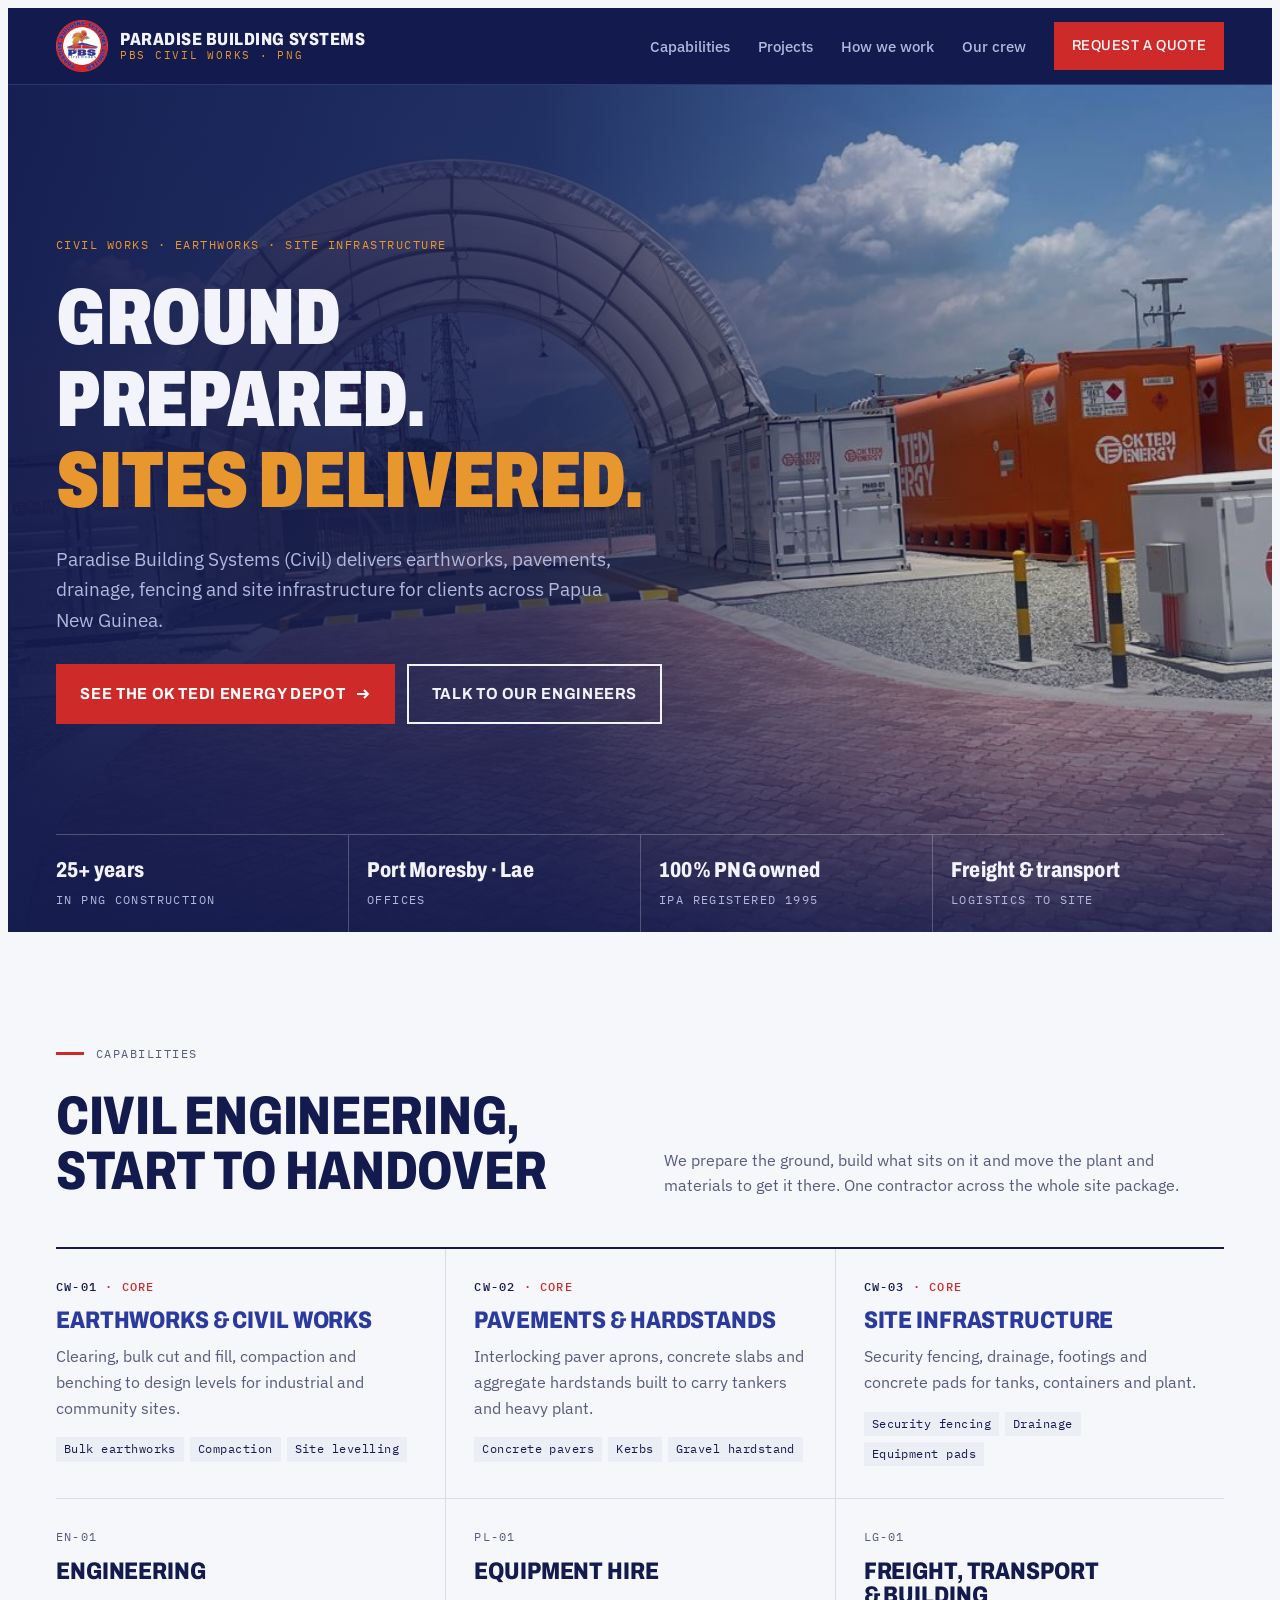
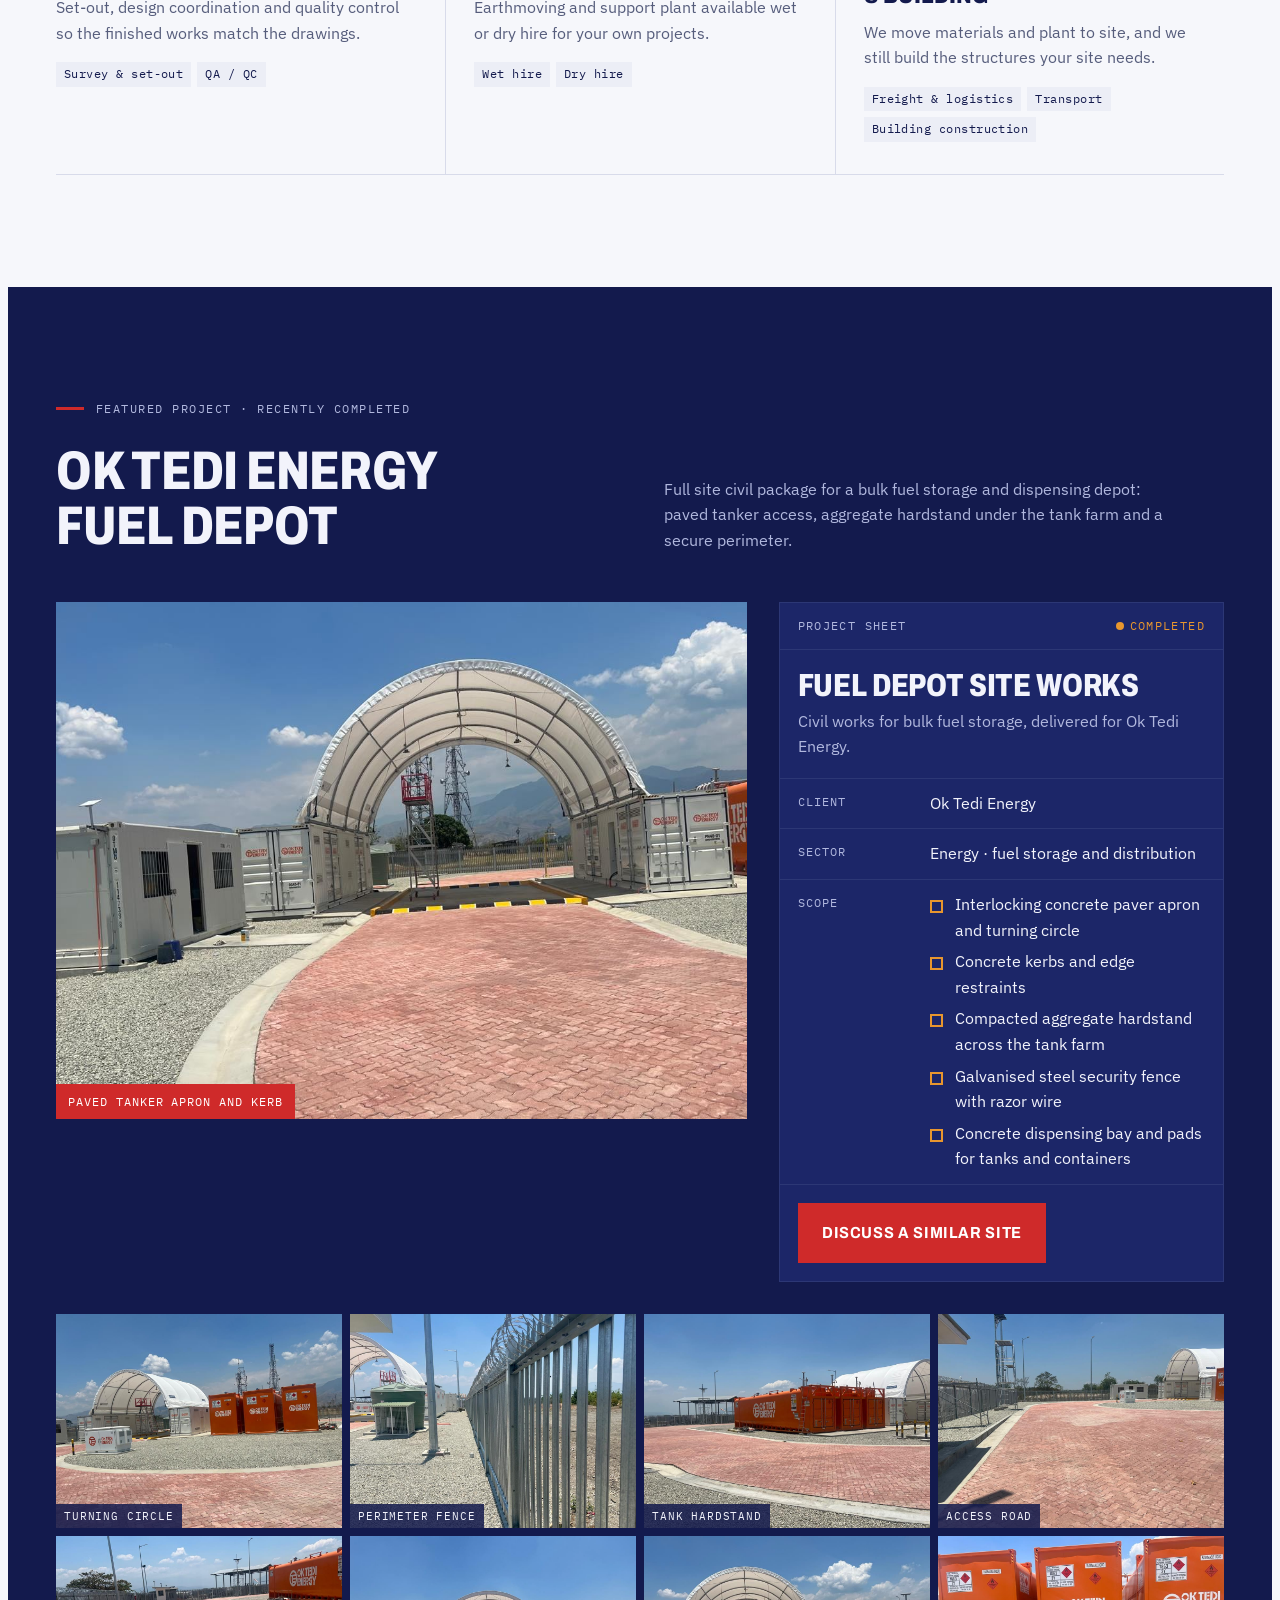
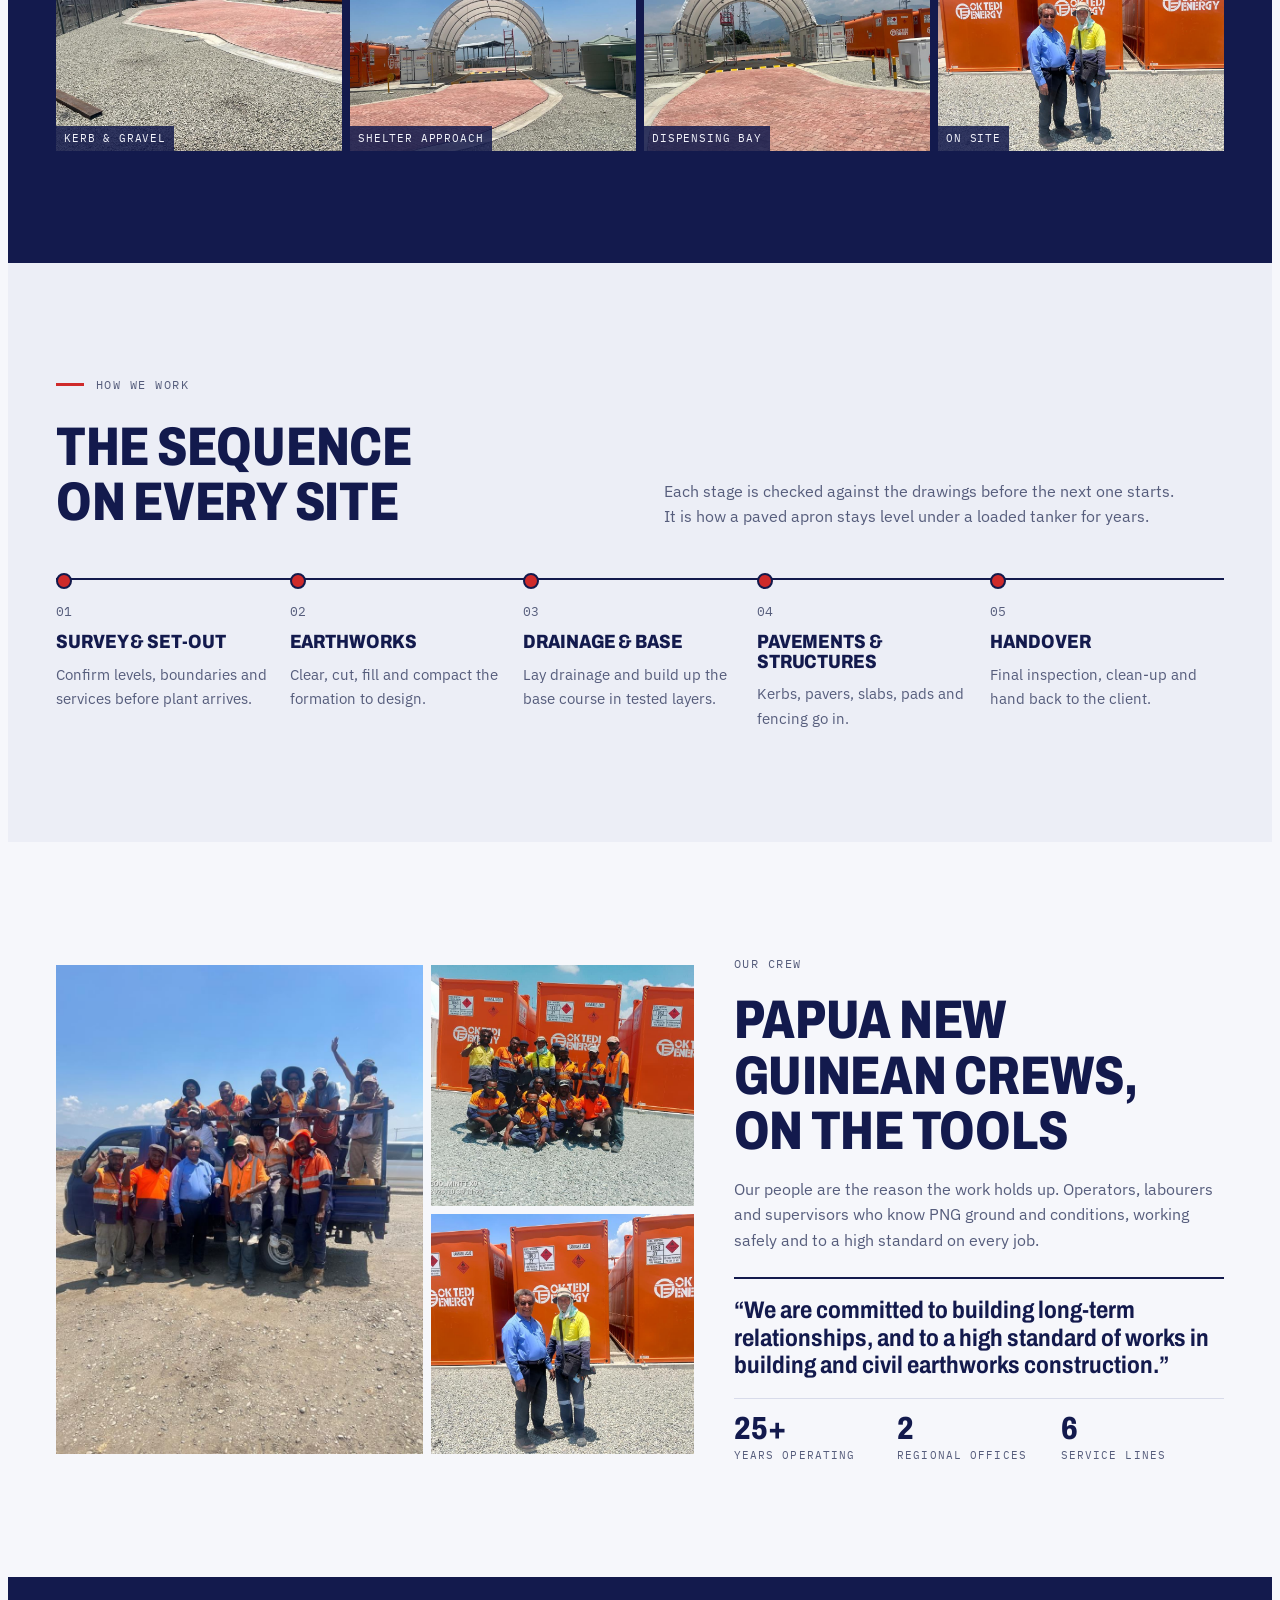
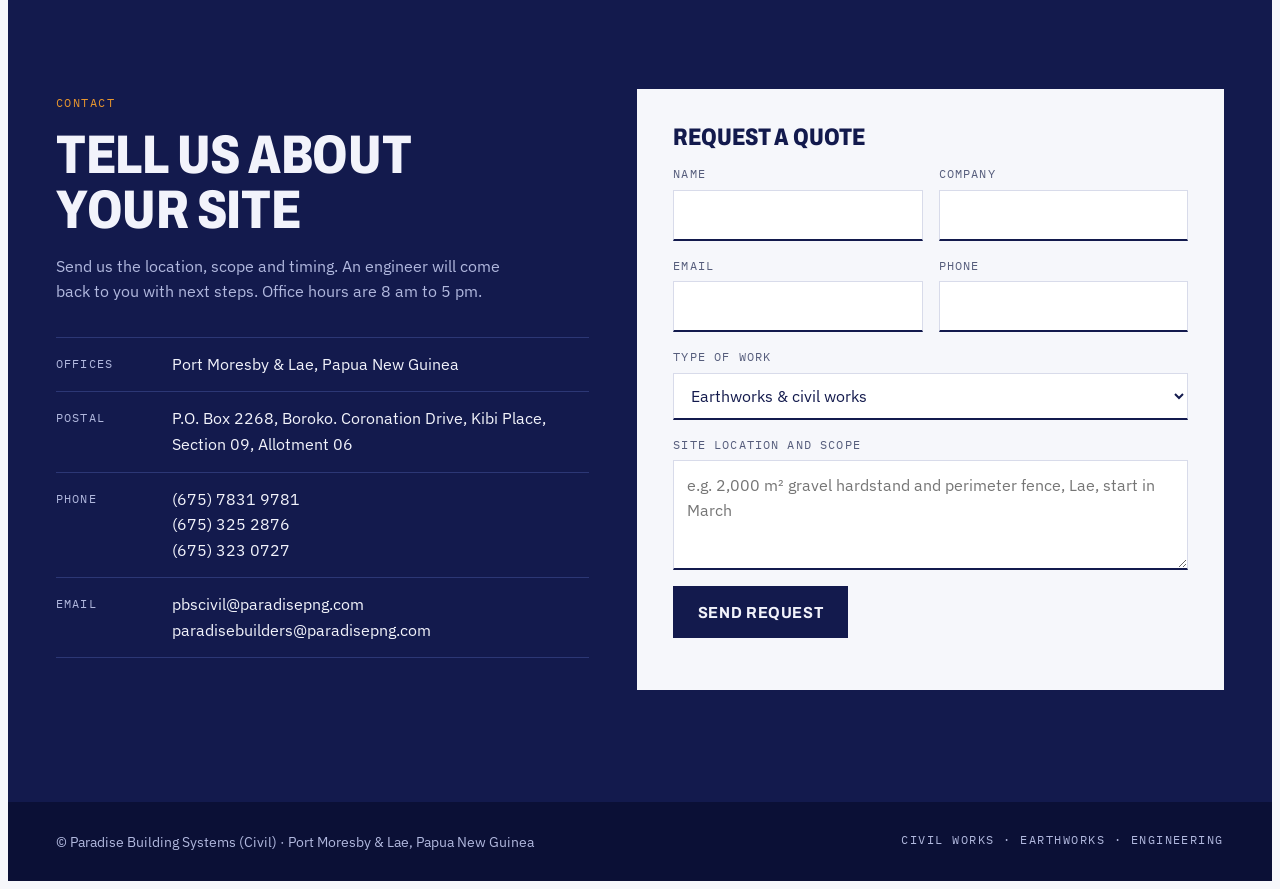
==== commit 674f2a6e: "Redesign home page as a civil works contractor Lead with earthworks, pavements and site infrastructu" ====
--- a/index.html
+++ b/index.html
@@ -4,119 +4,451 @@
 <meta charset="utf-8">
 <meta name="viewport" content="width=device-width, initial-scale=1, viewport-fit=cover">
 <title>Paradise Building Systems</title>
-<meta name="description" content="Civil works and building construction contractor in Port Moresby and Lae, Papua New Guinea.">
 <link rel="icon" href="img/favicon.png">
-<link rel="preconnect" href="https://fonts.googleapis.com"><link rel="preconnect" href="https://fonts.gstatic.com" crossorigin><link rel="stylesheet" href="https://fonts.googleapis.com/css2?family=Archivo:wdth,wght@100..125,500..900&family=IBM+Plex+Mono:wght@500&family=Source+Sans+3:wght@400;600;700&display=swap">
-<link rel="stylesheet" href="assets/site.css">
+<meta name="description" content="Paradise Building Systems (Civil): earthworks, pavements, site infrastructure, engineering and plant hire across Papua New Guinea.">
+<link rel="preconnect" href="https://fonts.googleapis.com">
+<link rel="preconnect" href="https://fonts.gstatic.com" crossorigin>
+<link rel="stylesheet" href="https://fonts.googleapis.com/css2?family=Archivo:wdth,wght@62..125,400..900&family=IBM+Plex+Mono:wght@400;500&family=IBM+Plex+Sans:wght@400;500;600&display=swap">
+<style>
+/* Layout: a site set out like a drawing set. Photo-led hero, capability grid, and a featured project laid out as a project sheet beside its photos. */
+:root{
+  /* BRAND TOKENS — taken from the PBS logo: royal blue lettering, red ring, bird-of-paradise gold */
+  --ink:#131a4d;        /* deep logo blue: headers, dark bands, text */
+  --ink-2:#1c2668;      /* raised surface on dark bands */
+  --blue:#2a3a9e;       /* logo PBS blue */
+  --steel:#565d7c;      /* secondary text */
+  --concrete:#eceef6;   /* section ground */
+  --paper:#f6f7fb;      /* page ground */
+  --line:#d8dbea;       /* hairlines on light */
+  --line-dark:#2c3775;  /* hairlines on dark */
+  --signal:#cf2a2a;     /* logo ring red: buttons, key marks */
+  --signal-ink:#ffffff; /* text on red */
+  --gold:#e8962e;       /* bird-of-paradise gold: small highlights on dark */
+  --on-dark:#f2f3fb;
+  --on-dark-2:#b1b8de;
+
+  --display:"Archivo","Arial Narrow",Arial,sans-serif;
+  --body:"IBM Plex Sans",system-ui,-apple-system,"Segoe UI",sans-serif;
+  --mono:"IBM Plex Mono",ui-monospace,Menlo,Consolas,monospace;
+
+  --step-0:1rem; --step-1:1.2rem; --step-2:1.5rem; --step-3:2rem; --step-4:clamp(2.2rem,5vw,3.4rem); --step-5:clamp(2.6rem,7vw,5rem);
+  --wrap:1200px;
+  --gut-l:max(16px,env(safe-area-inset-left,0px));
+  --gut-r:max(16px,env(safe-area-inset-right,0px));
+  color-scheme:light;
+}
+*{box-sizing:border-box}
+html{scroll-behavior:smooth}
+@media (prefers-reduced-motion:reduce){html{scroll-behavior:auto}*{transition:none!important;animation:none!important}}
+body{background:var(--paper);color:var(--ink);font-family:var(--body);font-size:var(--step-0);line-height:1.6}
+body::before{content:"";position:fixed;inset:0 0 auto;height:env(safe-area-inset-top,0px);z-index:60;background:var(--ink)}
+img{display:block;max-width:100%}
+a{color:inherit}
+:focus-visible{outline:3px solid var(--gold);outline-offset:3px}
+h1,h2,h3{font-family:var(--display);line-height:1.02;text-wrap:balance;margin:0;font-stretch:78%;font-weight:800;letter-spacing:-.005em}
+p{margin:0}
+.wrap{max-width:var(--wrap);margin-inline:auto;padding-left:var(--gut-l);padding-right:var(--gut-r)}
+.label{font-family:var(--mono);font-size:.78rem;letter-spacing:.12em;text-transform:uppercase;color:var(--steel)}
+.btn{display:inline-flex;align-items:center;gap:.6em;font-family:var(--display);font-stretch:90%;font-weight:700;font-size:1rem;letter-spacing:.04em;text-transform:uppercase;text-decoration:none;padding:.95em 1.4em;border:2px solid transparent;cursor:pointer;transition:background .15s,color .15s,border-color .15s}
+.btn-signal{background:var(--signal);color:var(--signal-ink)}
+.btn-signal:hover{background:#b02020}
+.btn-ghost{border-color:currentColor;color:var(--on-dark);background:transparent}
+.btn-ghost:hover{background:var(--on-dark);color:var(--ink);border-color:var(--on-dark)}
+.btn svg{width:1em;height:1em}
+
+/* Header */
+.site-head{position:sticky;top:env(safe-area-inset-top,0px);z-index:50;background:var(--ink);color:var(--on-dark);border-bottom:1px solid var(--line-dark)}
+.site-head .wrap{display:flex;align-items:center;justify-content:space-between;gap:24px;padding-block:12px}
+.brand{display:flex;align-items:center;gap:12px;text-decoration:none;min-width:0}
+.brand-logo{height:52px;width:52px;flex:none}
+.brand-name{display:flex;flex-direction:column;line-height:1.05;min-width:0}
+.brand-name strong{font-family:var(--display);font-stretch:80%;font-weight:800;font-size:1.1rem;letter-spacing:.03em;text-transform:uppercase;white-space:nowrap}
+.brand-name span{font-family:var(--mono);font-size:.68rem;letter-spacing:.16em;text-transform:uppercase;color:var(--gold)}
+.nav{display:flex;align-items:center;gap:28px}
+.nav a{text-decoration:none;font-weight:500;font-size:.95rem;color:var(--on-dark-2)}
+.nav a:hover{color:var(--on-dark)}
+.nav .btn{padding:.7em 1.1em;font-size:.9rem;color:var(--signal-ink)}
+@media (max-width:880px){.nav a:not(.btn){display:none}}
+@media (max-width:460px){.brand-name strong{font-size:.95rem}.nav .btn{padding:.6em .8em;font-size:.8rem}}
+
+/* Hero */
+.hero{position:relative;color:var(--on-dark);background:var(--ink);overflow:hidden}
+.hero-img{position:absolute;inset:0;width:100%;height:100%;object-fit:cover;object-position:center 60%}
+.hero::after{content:"";position:absolute;inset:0;background:linear-gradient(90deg,rgba(19,26,77,.94) 0%,rgba(19,26,77,.78) 42%,rgba(19,26,77,.15) 80%),linear-gradient(0deg,rgba(19,26,77,.85) 0%,rgba(19,26,77,0) 40%)}
+.hero .wrap{position:relative;z-index:1;padding-block:clamp(72px,12vw,150px) 0}
+.hero-copy{max-width:640px;display:grid;gap:22px}
+.hero h1{font-size:var(--step-5);text-transform:uppercase;font-stretch:72%;font-weight:900}
+.hero h1 em{font-style:normal;color:var(--gold)}
+.hero-lede{font-size:var(--step-1);color:var(--on-dark-2);max-width:52ch}
+.hero-cta{display:flex;flex-wrap:wrap;gap:12px;padding-top:6px}
+.hero-strip{margin-top:clamp(56px,9vw,110px);display:grid;grid-template-columns:repeat(4,1fr);border-top:1px solid rgba(238,242,240,.25)}
+.hero-strip div{padding:18px 18px 22px 0;display:grid;gap:4px;min-width:0}
+.hero-strip div+div{padding-left:18px;border-left:1px solid rgba(238,242,240,.25)}
+.hero-strip b{font-family:var(--display);font-stretch:80%;font-size:1.35rem;font-weight:800;letter-spacing:.01em}
+.hero-strip span{font-family:var(--mono);font-size:.72rem;letter-spacing:.12em;text-transform:uppercase;color:var(--on-dark-2)}
+@media (max-width:760px){.hero-strip{grid-template-columns:1fr 1fr}.hero-strip div:nth-child(3){padding-left:0;border-left:0}.hero-strip div:nth-child(n+3){border-top:1px solid rgba(238,242,240,.25)}}
+
+/* Sections */
+section{padding-block:clamp(64px,9vw,112px)}
+.sec-head{display:grid;grid-template-columns:minmax(0,1fr) minmax(0,1fr);gap:24px 48px;align-items:end;margin-bottom:48px}
+.sec-head h2{font-size:var(--step-4);text-transform:uppercase}
+.sec-head p{color:var(--steel);max-width:52ch}
+.sec-head .label{grid-column:1/-1;display:flex;align-items:center;gap:12px}
+.sec-head .label::before{content:"";width:28px;height:3px;background:var(--signal)}
+@media (max-width:760px){.sec-head{grid-template-columns:1fr}}
+
+/* Capabilities */
+.caps{background:var(--paper)}
+.cap-grid{display:grid;grid-template-columns:repeat(3,minmax(0,1fr));border-top:2px solid var(--ink)}
+.cap{padding:28px 28px 32px 0;display:grid;gap:12px;align-content:start;border-bottom:1px solid var(--line)}
+.cap:not(:nth-child(3n+1)){padding-left:28px;border-left:1px solid var(--line)}
+.cap-code{font-family:var(--mono);font-size:.75rem;color:var(--steel);letter-spacing:.1em}
+.cap h3{font-size:var(--step-2);text-transform:uppercase;font-stretch:82%}
+.cap p{color:var(--steel)}
+.cap ul{margin:4px 0 0;padding:0;list-style:none;display:flex;flex-wrap:wrap;gap:6px}
+.cap li{font-family:var(--mono);font-size:.72rem;letter-spacing:.04em;padding:3px 8px;background:var(--concrete);color:var(--ink)}
+.cap.primary h3{color:var(--blue)}
+.cap.primary .cap-code{color:var(--ink);font-weight:500}
+.cap.primary .cap-code::after{content:" · CORE";color:var(--signal)}
+@media (max-width:900px){.cap-grid{grid-template-columns:1fr 1fr}.cap:not(:nth-child(3n+1)){padding-left:0;border-left:0}.cap:nth-child(2n){padding-left:24px;border-left:1px solid var(--line)}.cap{padding-right:24px}}
+@media (max-width:560px){.cap-grid{grid-template-columns:1fr}.cap:nth-child(2n){padding-left:0;border-left:0}.cap{padding-right:0}}
+
+/* Featured project */
+.featured{background:var(--ink);color:var(--on-dark)}
+.featured .sec-head p{color:var(--on-dark-2)}
+.featured .label{color:var(--on-dark-2)}
+.proj{display:grid;grid-template-columns:minmax(0,1.55fr) minmax(0,1fr);gap:32px;align-items:start}
+.proj-lead{position:relative}
+.proj-lead img{width:100%;aspect-ratio:4/3;object-fit:cover}
+.proj-lead figcaption{position:absolute;left:0;bottom:0;background:var(--signal);color:var(--signal-ink);font-family:var(--mono);font-size:.75rem;letter-spacing:.08em;text-transform:uppercase;padding:8px 12px}
+.sheet{border:1px solid var(--line-dark);background:var(--ink-2)}
+.sheet-head{display:flex;justify-content:space-between;align-items:center;gap:12px;padding:14px 18px;border-bottom:1px solid var(--line-dark);font-family:var(--mono);font-size:.72rem;letter-spacing:.12em;text-transform:uppercase;color:var(--on-dark-2)}
+.status{display:inline-flex;align-items:center;gap:6px;color:var(--gold)}
+.status::before{content:"";width:8px;height:8px;background:var(--gold);border-radius:50%}
+.sheet h3{font-size:var(--step-3);text-transform:uppercase;padding:20px 18px 6px}
+.sheet .sub{padding:0 18px 18px;color:var(--on-dark-2)}
+.sheet dl{margin:0;border-top:1px solid var(--line-dark)}
+.sheet dl div{display:grid;grid-template-columns:7.5rem minmax(0,1fr);gap:12px;padding:12px 18px;border-bottom:1px solid var(--line-dark)}
+.sheet dt{font-family:var(--mono);font-size:.72rem;letter-spacing:.1em;text-transform:uppercase;color:var(--on-dark-2);padding-top:2px}
+.sheet dd{margin:0}
+.scope{margin:0;padding:0;list-style:none;display:grid;gap:6px}
+.scope li{display:grid;grid-template-columns:1.2rem 1fr;gap:6px}
+.scope li::before{content:"";width:9px;height:9px;margin-top:.5em;border:2px solid var(--gold)}
+.sheet .btn{margin:18px}
+.gallery{margin-top:32px;display:grid;grid-template-columns:repeat(4,minmax(0,1fr));gap:8px}
+.gallery button{all:unset;cursor:zoom-in;position:relative;display:block;overflow:hidden;background:var(--ink-2)}
+.gallery button:focus-visible{outline:3px solid var(--gold);outline-offset:2px}
+.gallery img{width:100%;aspect-ratio:4/3;object-fit:cover;transition:transform .35s ease}
+.gallery button:hover img{transform:scale(1.04)}
+.gallery span{position:absolute;left:0;bottom:0;font-family:var(--mono);font-size:.66rem;letter-spacing:.08em;text-transform:uppercase;background:rgba(19,26,77,.85);color:var(--on-dark);padding:4px 8px}
+@media (max-width:900px){.proj{grid-template-columns:1fr}.gallery{grid-template-columns:repeat(2,minmax(0,1fr))}}
+
+/* Process */
+.process{background:var(--concrete)}
+.steps{list-style:none;margin:0;padding:0;display:grid;grid-template-columns:repeat(5,minmax(0,1fr));counter-reset:step}
+.steps li{counter-increment:step;padding:22px 20px 0 0;border-top:2px solid var(--ink);display:grid;gap:10px;align-content:start;position:relative}
+.steps li::before{content:counter(step,decimal-leading-zero);font-family:var(--mono);font-size:.8rem;color:var(--steel)}
+.steps li::after{content:"";position:absolute;top:-7px;left:0;width:12px;height:12px;background:var(--signal);border:2px solid var(--ink);border-radius:50%}
+.steps h3{font-size:var(--step-1);text-transform:uppercase;font-stretch:85%}
+.steps p{color:var(--steel);font-size:.95rem}
+@media (max-width:900px){.steps{grid-template-columns:1fr 1fr;row-gap:32px}}
+@media (max-width:520px){.steps{grid-template-columns:1fr}}
+
+/* Crew */
+.crew{background:var(--paper)}
+.crew-grid{display:grid;grid-template-columns:minmax(0,1.3fr) minmax(0,1fr);gap:40px;align-items:center}
+.crew-photos{display:grid;grid-template-columns:1.4fr 1fr;gap:8px}
+.crew-photos img{width:100%;height:100%;object-fit:cover}
+.crew-photos .tall{grid-row:span 2;aspect-ratio:3/4}
+.crew-photos .wide{aspect-ratio:4/3}
+.crew-copy{display:grid;gap:18px}
+.crew-copy h2{font-size:var(--step-4);text-transform:uppercase}
+.crew-copy p{color:var(--steel);max-width:52ch}
+.crew-copy blockquote{margin:6px 0 0;padding:18px 0 0;border-top:2px solid var(--ink);font-family:var(--display);font-stretch:85%;font-size:var(--step-2);font-weight:700;line-height:1.15}
+.facts{display:grid;grid-template-columns:repeat(3,minmax(0,1fr));gap:0;border-top:1px solid var(--line)}
+.facts div{padding:14px 12px 0 0;display:grid;gap:2px}
+.facts b{font-family:var(--display);font-stretch:80%;font-size:var(--step-3);font-weight:800;line-height:1}
+.facts span{font-family:var(--mono);font-size:.7rem;letter-spacing:.1em;text-transform:uppercase;color:var(--steel)}
+@media (max-width:900px){.crew-grid{grid-template-columns:1fr}}
+
+/* Contact */
+.contact{background:var(--ink);color:var(--on-dark)}
+.contact-grid{display:grid;grid-template-columns:minmax(0,1fr) minmax(0,1.1fr);gap:48px}
+.contact h2{font-size:var(--step-4);text-transform:uppercase}
+.contact .intro{color:var(--on-dark-2);margin-top:16px;max-width:46ch}
+.offices{margin-top:32px;display:grid;gap:0;border-top:1px solid var(--line-dark)}
+.offices div{display:grid;grid-template-columns:6.5rem minmax(0,1fr);gap:12px;padding:14px 0;border-bottom:1px solid var(--line-dark)}
+.offices dt{font-family:var(--mono);font-size:.72rem;letter-spacing:.1em;text-transform:uppercase;color:var(--on-dark-2);padding-top:3px}
+.offices dd{margin:0;overflow-wrap:anywhere;user-select:all}
+.offices dd.multi{user-select:text}
+.offices dd span{display:block;user-select:all}
+form{background:var(--paper);color:var(--ink);padding:clamp(20px,4vw,36px);display:grid;gap:16px;grid-template-columns:1fr 1fr;align-content:start}
+form h3{grid-column:1/-1;font-size:var(--step-2);text-transform:uppercase}
+.field{display:grid;gap:6px;min-width:0}
+.field.full{grid-column:1/-1}
+.field label{font-family:var(--mono);font-size:.72rem;letter-spacing:.1em;text-transform:uppercase;color:var(--steel)}
+.field input,.field select,.field textarea{font:inherit;color:var(--ink);background:#fff;border:1px solid var(--line);border-bottom:2px solid var(--ink);padding:.7em .8em;border-radius:0;width:100%}
+.field textarea{min-height:110px;resize:vertical}
+.field input:focus,.field select:focus,.field textarea:focus{outline:none;border-bottom-color:var(--blue);box-shadow:0 2px 0 0 var(--blue)}
+form .btn{grid-column:1/-1;justify-self:start;background:var(--ink);color:var(--on-dark)}
+form .btn:hover{background:var(--signal);color:var(--signal-ink)}
+.form-note{grid-column:1/-1;font-size:.9rem;color:var(--steel)}
+@media (max-width:900px){.contact-grid{grid-template-columns:1fr}}
+@media (max-width:520px){form{grid-template-columns:1fr}}
+
+/* Footer */
+.site-foot{background:#0b1036;color:var(--on-dark-2);font-size:.9rem}
+.site-foot .wrap{display:flex;flex-wrap:wrap;justify-content:space-between;gap:16px;padding-block:28px}
+.site-foot .label{color:var(--on-dark-2)}
+
+/* Lightbox */
+dialog{border:0;padding:0;background:transparent;max-width:min(1200px,94vw);color:var(--on-dark)}
+dialog::backdrop{background:rgba(13,24,33,.92)}
+dialog img{max-height:82vh;width:auto;margin:auto}
+dialog p{font-family:var(--mono);font-size:.78rem;letter-spacing:.08em;text-transform:uppercase;padding:12px 0;text-align:center}
+.lb-close{position:fixed;top:calc(16px + env(safe-area-inset-top,0px));right:calc(16px + env(safe-area-inset-right,0px));background:var(--signal);color:var(--signal-ink);border:0;font-family:var(--display);font-weight:800;padding:.6em 1em;cursor:pointer;text-transform:uppercase;letter-spacing:.06em}
+</style>
 </head>
 <body>
-<a class="skip" href="#main" style="position:absolute;left:-999px">Skip to content</a>
-<div class="topbar"><div class="wrap">
-  <span><svg width="14" height="14" viewBox="0 0 24 24" fill="none" stroke="currentColor" stroke-width="2" stroke-linecap="round" stroke-linejoin="round"><path d="M12 21s-7-6.2-7-12a7 7 0 0 1 14 0c0 5.8-7 12-7 12z"/><circle cx="12" cy="9" r="2.5"/></svg> <b>Port Moresby &amp; Lae</b>, Papua New Guinea</span>
-  <span class="hide-sm"><svg width="14" height="14" viewBox="0 0 24 24" fill="none" stroke="currentColor" stroke-width="2" stroke-linecap="round" stroke-linejoin="round"><circle cx="12" cy="12" r="9"/><path d="M12 7v5l3 2"/></svg> Mon–Fri 8 AM – 5 PM</span>
-  <span><svg width="14" height="14" viewBox="0 0 24 24" fill="none" stroke="currentColor" stroke-width="2" stroke-linecap="round" stroke-linejoin="round"><path d="M5 3h4l2 5-2.5 1.5a11 11 0 0 0 6 6L16 13l5 2v4a2 2 0 0 1-2 2A16 16 0 0 1 3 5a2 2 0 0 1 2-2"/></svg> <b class="tnum">(675) 7831 9781</b></span>
-</div></div>
-<header class="site-header"><div class="wrap">
-  <a class="brand" href="index.html" aria-label="Paradise Building Systems home"><img src="img/logo.png" alt="" width="50" height="50"><span class="brand-name"><strong>PARADISE</strong><small>Building Systems · Civil</small></span></a>
-  <button class="menu-btn" type="button" aria-expanded="false" aria-controls="site-nav" aria-label="Open menu"><svg viewBox="0 0 24 24" fill="none" stroke="currentColor" stroke-width="2" stroke-linecap="round"><path d="M3 6h18M3 12h18M3 18h18"/></svg></button>
-  <nav class="nav" id="site-nav" aria-label="Main"><a href="index.html" aria-current="page">Home</a><a href="services.html">Services</a><a href="projects.html">Projects</a><a href="about.html">About</a><a href="contact.html">Contact</a><a class="btn btn-red" href="contact.html">Get a quote</a></nav>
-</div></header>
-<main id="main">
-<section class="hero"><div class="wrap">
-  <div class="hero-copy">
-    <span class="eyebrow">Civil works &amp; building construction · PNG</span>
-    <h1>Solid ground. Strong frames. <em>Delivered on schedule.</em></h1>
-    <p class="lede">Paradise Building Systems is a Papua New Guinean contractor with more than 25 years of earthworks, steel-frame and timber construction behind it. From a family home to an oil and gas project site, we build to specification and stand by the result.</p>
-    <div class="hero-actions"><a class="btn btn-red" href="contact.html">Request a free quote <svg viewBox="0 0 24 24" fill="none" stroke="currentColor" stroke-width="2.2" stroke-linecap="round" stroke-linejoin="round"><path d="M5 12h14M13 6l6 6-6 6"/></svg></a><a class="btn btn-line" href="projects.html">See our work</a></div>
-    <div class="trust">
-      <span><svg viewBox="0 0 24 24" fill="none" stroke="currentColor" stroke-width="2" stroke-linecap="round" stroke-linejoin="round"><path d="M12 3 4 6v6c0 4.5 3.4 8 8 9 4.6-1 8-4.5 8-9V6z"/><path d="m8.5 12 2.5 2.5 4.5-5"/></svg> 100% PNG owned &amp; IPA registered</span>
-      <span><svg viewBox="0 0 24 24" fill="none" stroke="currentColor" stroke-width="2" stroke-linecap="round" stroke-linejoin="round"><path d="M12 3 4 6v6c0 4.5 3.4 8 8 9 4.6-1 8-4.5 8-9V6z"/><path d="m8.5 12 2.5 2.5 4.5-5"/></svg> Oil &amp; gas site experience</span>
-      <span><svg viewBox="0 0 24 24" fill="none" stroke="currentColor" stroke-width="2" stroke-linecap="round" stroke-linejoin="round"><path d="M12 3 4 6v6c0 4.5 3.4 8 8 9 4.6-1 8-4.5 8-9V6z"/><path d="m8.5 12 2.5 2.5 4.5-5"/></svg> Own plant &amp; crews</span>
-    </div>
+
+<header class="site-head">
+  <div class="wrap">
+    <a class="brand" href="#top" aria-label="Paradise Building Systems, home">
+      <img class="brand-logo" src="img/logo.png" alt="" width="52" height="52">
+      <span class="brand-name"><strong>Paradise Building Systems</strong><span>PBS Civil Works · PNG</span></span>
+    </a>
+    <nav class="nav" aria-label="Main">
+      <a href="#capabilities">Capabilities</a>
+      <a href="#projects">Projects</a>
+      <a href="#method">How we work</a>
+      <a href="#crew">Our crew</a>
+      <a class="btn btn-signal" href="#contact">Request a quote</a>
+    </nav>
   </div>
-  <div class="hero-figure">
-    <div class="sheet"><img src="img/render-finance.jpg" alt="3D render of the proposed Finance and National Planning Building" width="724" height="512">
-      <div class="titleblock"><div><small>Project</small><b>Finance &amp; National Planning Bldg</b></div><div><small>Prepared with</small><b>AD Engineering Ltd</b></div><div><small>Sheet</small><b>Opt. 3</b></div></div>
-    </div>
-    <div class="seal" aria-hidden="true"><svg viewBox="0 0 200 200"><defs><path id="ring" d="M100,100 m-78,0 a78,78 0 1,1 156,0 a78,78 0 1,1 -156,0"/></defs>
-<circle cx="100" cy="100" r="98" fill="#CF2A2A"/><circle cx="100" cy="100" r="66" fill="#fff"/>
-<text font-family="Archivo, Arial, sans-serif" font-weight="800" font-size="17" letter-spacing="3.2" fill="#fff"><textPath href="#ring">PARADISE BUILDING SYSTEMS · CIVIL WORKS · SINCE 1995 ·</textPath></text></svg><img src="img/logo.png" alt=""></div>
+</header>
+
+<main id="top">
+  <section class="hero" style="padding-block:0">
+    <img class="hero-img" src="img/depot-arch-pavers.jpg" alt="Interlocking concrete paver apron leading to a fuel dispensing shelter at the Ok Tedi Energy depot">
+    <div class="wrap">
+      <div class="hero-copy">
+        <span class="label" style="color:var(--gold)">Civil works · Earthworks · Site infrastructure</span>
+        <h1>Ground prepared.<br><em>Sites delivered.</em></h1>
+        <p class="hero-lede">Paradise Building Systems (Civil) delivers earthworks, pavements, drainage, fencing and site infrastructure for clients across Papua New Guinea.</p>
+        <div class="hero-cta">
+          <a class="btn btn-signal" href="#projects">See the Ok Tedi Energy depot
+            <svg viewBox="0 0 16 16" fill="none" stroke="currentColor" stroke-width="2"><path d="M2 8h11M9 4l4 4-4 4"/></svg></a>
+          <a class="btn btn-ghost" href="#contact">Talk to our engineers</a>
+        </div>
+      </div>
+      <div class="hero-strip">
+        <div><b>25+ years</b><span>In PNG construction</span></div>
+        <div><b>Port Moresby · Lae</b><span>Offices</span></div>
+        <div><b>100% PNG owned</b><span>IPA registered 1995</span></div>
+        <div><b>Freight &amp; transport</b><span>Logistics to site</span></div>
+      </div>
+    </div>
+  </section>
+
+  <section class="caps" id="capabilities">
+    <div class="wrap">
+      <div class="sec-head">
+        <span class="label">Capabilities</span>
+        <h2>Civil engineering, start to handover</h2>
+        <p>We prepare the ground, build what sits on it and move the plant and materials to get it there. One contractor across the whole site package.</p>
+      </div>
+      <div class="cap-grid">
+        <article class="cap primary">
+          <span class="cap-code">CW-01</span>
+          <h3>Earthworks &amp; civil works</h3>
+          <p>Clearing, bulk cut and fill, compaction and benching to design levels for industrial and community sites.</p>
+          <ul><li>Bulk earthworks</li><li>Compaction</li><li>Site levelling</li></ul>
+        </article>
+        <article class="cap primary">
+          <span class="cap-code">CW-02</span>
+          <h3>Pavements &amp; hardstands</h3>
+          <p>Interlocking paver aprons, concrete slabs and aggregate hardstands built to carry tankers and heavy plant.</p>
+          <ul><li>Concrete pavers</li><li>Kerbs</li><li>Gravel hardstand</li></ul>
+        </article>
+        <article class="cap primary">
+          <span class="cap-code">CW-03</span>
+          <h3>Site infrastructure</h3>
+          <p>Security fencing, drainage, footings and concrete pads for tanks, containers and plant.</p>
+          <ul><li>Security fencing</li><li>Drainage</li><li>Equipment pads</li></ul>
+        </article>
+        <article class="cap">
+          <span class="cap-code">EN-01</span>
+          <h3>Engineering</h3>
+          <p>Set-out, design coordination and quality control so the finished works match the drawings.</p>
+          <ul><li>Survey &amp; set-out</li><li>QA / QC</li></ul>
+        </article>
+        <article class="cap">
+          <span class="cap-code">PL-01</span>
+          <h3>Equipment hire</h3>
+          <p>Earthmoving and support plant available wet or dry hire for your own projects.</p>
+          <ul><li>Wet hire</li><li>Dry hire</li></ul>
+        </article>
+        <article class="cap">
+          <span class="cap-code">LG-01</span>
+          <h3>Freight, transport &amp; building</h3>
+          <p>We move materials and plant to site, and we still build the structures your site needs.</p>
+          <ul><li>Freight &amp; logistics</li><li>Transport</li><li>Building construction</li></ul>
+        </article>
+      </div>
+    </div>
+  </section>
+
+  <section class="featured" id="projects">
+    <div class="wrap">
+      <div class="sec-head">
+        <span class="label">Featured project · Recently completed</span>
+        <h2>Ok Tedi Energy fuel depot</h2>
+        <p>Full site civil package for a bulk fuel storage and dispensing depot: paved tanker access, aggregate hardstand under the tank farm and a secure perimeter.</p>
+      </div>
+      <div class="proj">
+        <figure class="proj-lead" style="margin:0">
+          <img src="img/depot-arch-kerb.jpg" alt="Paver apron with concrete kerb edge running up to the depot's dispensing shelter">
+          <figcaption>Paved tanker apron and kerb</figcaption>
+        </figure>
+        <aside class="sheet" aria-label="Project sheet">
+          <div class="sheet-head"><span>Project sheet</span><span class="status">Completed</span></div>
+          <h3>Fuel depot site works</h3>
+          <p class="sub">Civil works for bulk fuel storage, delivered for Ok Tedi Energy.</p>
+          <dl>
+            <div><dt>Client</dt><dd>Ok Tedi Energy</dd></div>
+            <div><dt>Sector</dt><dd>Energy · fuel storage and distribution</dd></div>
+            <div><dt>Scope</dt><dd>
+              <ul class="scope">
+                <li>Interlocking concrete paver apron and turning circle</li>
+                <li>Concrete kerbs and edge restraints</li>
+                <li>Compacted aggregate hardstand across the tank farm</li>
+                <li>Galvanised steel security fence with razor wire</li>
+                <li>Concrete dispensing bay and pads for tanks and containers</li>
+              </ul>
+            </dd></div>
+          </dl>
+          <a class="btn btn-signal" href="#contact">Discuss a similar site</a>
+        </aside>
+      </div>
+      <div class="gallery" id="gallery">
+        <button type="button" data-src="img/depot-tanks-turning-circle.jpg" data-cap="Turning circle and tank farm"><img src="img/depot-tanks-turning-circle.jpg" alt="Paved turning circle in front of fuel tanks" loading="lazy"><span>Turning circle</span></button>
+        <button type="button" data-src="img/security-fence.jpg" data-cap="Galvanised security fence with razor wire"><img src="img/security-fence.jpg" alt="Galvanised steel palisade fence topped with razor wire" loading="lazy"><span>Perimeter fence</span></button>
+        <button type="button" data-src="img/tank-hardstand.jpg" data-cap="Tank farm hardstand and paved access"><img src="img/tank-hardstand.jpg" alt="Fuel tanks on aggregate hardstand beside paver access road" loading="lazy"><span>Tank hardstand</span></button>
+        <button type="button" data-src="img/paved-access.jpg" data-cap="Paved access road along the fence line"><img src="img/paved-access.jpg" alt="Long paver access road curving past the depot" loading="lazy"><span>Access road</span></button>
+        <button type="button" data-src="img/fence-line-pavers.jpg" data-cap="Kerbed paving against gravel and fence line"><img src="img/fence-line-pavers.jpg" alt="Kerbed paving edge meeting gravel hardstand by the fence" loading="lazy"><span>Kerb &amp; gravel</span></button>
+        <button type="button" data-src="img/depot-arch-west.jpg" data-cap="Dispensing shelter approach"><img src="img/depot-arch-west.jpg" alt="Curved paver approach to the dispensing shelter" loading="lazy"><span>Shelter approach</span></button>
+        <button type="button" data-src="img/depot-arch-pavers.jpg" data-cap="Paver apron and dispensing bay"><img src="img/depot-arch-pavers.jpg" alt="Paver apron leading to the dispensing bay under the shelter" loading="lazy"><span>Dispensing bay</span></button>
+        <button type="button" data-src="img/site-handover.jpg" data-cap="On site at the completed depot"><img src="img/site-handover.jpg" alt="Two men standing in front of orange Ok Tedi Energy fuel tanks" loading="lazy"><span>On site</span></button>
+      </div>
+    </div>
+  </section>
+
+  <section class="process" id="method">
+    <div class="wrap">
+      <div class="sec-head">
+        <span class="label">How we work</span>
+        <h2>The sequence on every site</h2>
+        <p>Each stage is checked against the drawings before the next one starts. It is how a paved apron stays level under a loaded tanker for years.</p>
+      </div>
+      <ol class="steps">
+        <li><h3>Survey &amp; set-out</h3><p>Confirm levels, boundaries and services before plant arrives.</p></li>
+        <li><h3>Earthworks</h3><p>Clear, cut, fill and compact the formation to design.</p></li>
+        <li><h3>Drainage &amp; base</h3><p>Lay drainage and build up the base course in tested layers.</p></li>
+        <li><h3>Pavements &amp; structures</h3><p>Kerbs, pavers, slabs, pads and fencing go in.</p></li>
+        <li><h3>Handover</h3><p>Final inspection, clean-up and hand back to the client.</p></li>
+      </ol>
+    </div>
+  </section>
+
+  <section class="crew" id="crew">
+    <div class="wrap crew-grid">
+      <div class="crew-photos">
+        <img class="tall" src="img/crew-truck.jpg" alt="The PBS crew gathered around a site truck">
+        <img class="wide" src="img/crew-tanks.jpg" alt="PBS crew in hi-vis in front of the completed fuel tanks">
+        <img class="wide" src="img/site-handover.jpg" alt="PBS management on site at the depot" loading="lazy" style="object-position:center 30%">
+      </div>
+      <div class="crew-copy">
+        <span class="label">Our crew</span>
+        <h2>Papua New Guinean crews, on the tools</h2>
+        <p>Our people are the reason the work holds up. Operators, labourers and supervisors who know PNG ground and conditions, working safely and to a high standard on every job.</p>
+        <blockquote>“We are committed to building long-term relationships, and to a high standard of works in building and civil earthworks construction.”</blockquote>
+        <div class="facts">
+          <div><b>25+</b><span>Years operating</span></div>
+          <div><b>2</b><span>Regional offices</span></div>
+          <div><b>6</b><span>Service lines</span></div>
+        </div>
+      </div>
+    </div>
+  </section>
+
+  <section class="contact" id="contact">
+    <div class="wrap contact-grid">
+      <div>
+        <span class="label" style="color:var(--gold)">Contact</span>
+        <h2 style="margin-top:12px">Tell us about your site</h2>
+        <p class="intro">Send us the location, scope and timing. An engineer will come back to you with next steps. Office hours are 8 am to 5 pm.</p>
+        <dl class="offices">
+          <div><dt>Offices</dt><dd>Port Moresby &amp; Lae, Papua New Guinea</dd></div>
+          <div><dt>Postal</dt><dd>P.O. Box 2268, Boroko. Coronation Drive, Kibi Place, Section 09, Allotment 06</dd></div>
+          <div><dt>Phone</dt><dd class="multi"><span>(675) 7831 9781</span><span>(675) 325 2876</span><span>(675) 323 0727</span></dd></div>
+          <div><dt>Email</dt><dd class="multi"><span>pbscivil@paradisepng.com</span><span>paradisebuilders@paradisepng.com</span></dd></div>
+        </dl>
+      </div>
+      <form id="quote" novalidate>
+        <h3>Request a quote</h3>
+        <div class="field"><label for="q-name">Name</label><input id="q-name" name="name" autocomplete="name" required></div>
+        <div class="field"><label for="q-org">Company</label><input id="q-org" name="company" autocomplete="organization"></div>
+        <div class="field"><label for="q-email">Email</label><input id="q-email" name="email" type="email" autocomplete="email" required></div>
+        <div class="field"><label for="q-phone">Phone</label><input id="q-phone" name="phone" type="tel" autocomplete="tel"></div>
+        <div class="field full"><label for="q-type">Type of work</label>
+          <select id="q-type" name="type">
+            <option>Earthworks &amp; civil works</option>
+            <option>Pavements &amp; hardstands</option>
+            <option>Fencing, drainage &amp; site infrastructure</option>
+            <option>Engineering</option>
+            <option>Equipment hire</option>
+            <option>Freight &amp; transport</option>
+            <option>Building construction</option>
+          </select></div>
+        <div class="field full"><label for="q-msg">Site location and scope</label><textarea id="q-msg" name="message" placeholder="e.g. 2,000 m² gravel hardstand and perimeter fence, Lae, start in March"></textarea></div>
+        <button class="btn" type="submit">Send request</button>
+        <p class="form-note" id="q-note" role="status"></p>
+      </form>
+    </div>
+  </section>
+</main>
+
+<footer class="site-foot">
+  <div class="wrap">
+    <span>© Paradise Building Systems (Civil) · Port Moresby &amp; Lae, Papua New Guinea</span>
+    <span class="label">Civil works · Earthworks · Engineering</span>
   </div>
-</div></section>
-
-<section class="facts" aria-label="Company facts"><div class="wrap">
-  <div class="fact"><strong>1995</strong><span>Registered in PNG with the Investment Promotion Authority</span></div>
-  <div class="fact"><strong>25+</strong><span>Years building homes, offices, warehouses and roads</span></div>
-  <div class="fact"><strong>2</strong><span>Operating bases, Port Moresby and Lae</span></div>
-  <div class="fact"><strong>6</strong><span>Service lines under one contract</span></div>
-</div></section>
-
-<section class="section"><div class="wrap">
-  <div class="section-head"><span class="eyebrow">What we do</span><h2>One contractor from bare ground to handover</h2><p class="lede">Earthworks, structure, fit-out, plant and transport. Keeping it under one roof means fewer hand-offs, one point of contact and one schedule to hold us to.</p></div>
-  <div class="cards"><a class="card" href="services.html#civil"><span class="ico"><svg viewBox="0 0 24 24" fill="none" stroke="currentColor" stroke-width="1.8" stroke-linecap="round" stroke-linejoin="round"><path d="M2 20h20M6 20 10 6h4l4 14M12 8v2.5M12 13v2.5"/></svg></span><h3>Civil Works</h3><p>Bulk earthworks, roadworks, drainage, river training and site preparation, carried out with our own plant and crews.</p><span class="more">View service details →</span></a><a class="card" href="services.html#building"><span class="ico"><svg viewBox="0 0 24 24" fill="none" stroke="currentColor" stroke-width="1.8" stroke-linecap="round" stroke-linejoin="round"><path d="M2 10 12 3l10 7M4 9v11h16V9M9 20v-6h6v6M4 13h16"/></svg></span><h3>Building Construction</h3><p>Steel-frame and timber buildings for homes, offices, warehouses and project camps, delivered to specification and on schedule.</p><span class="more">View service details →</span></a><a class="card" href="services.html#engineering"><span class="ico"><svg viewBox="0 0 24 24" fill="none" stroke="currentColor" stroke-width="1.8" stroke-linecap="round" stroke-linejoin="round"><circle cx="12" cy="5" r="2"/><path d="M11 7 5 21M13 7l6 14M7.5 15h9"/></svg></span><h3>Engineering &amp; Design</h3><p>Project management, design coordination and engineering for building and civil works, from concept drawings to supervision on site.</p><span class="more">View service details →</span></a><a class="card" href="services.html#renovation"><span class="ico"><svg viewBox="0 0 24 24" fill="none" stroke="currentColor" stroke-width="1.8" stroke-linecap="round" stroke-linejoin="round"><path d="M4 21V5M20 21V5M4 9h16M4 15h16M10 9v6M14 15v6M2 21h20"/></svg></span><h3>Maintenance &amp; Refurbishment</h3><p>Repairs, fit-outs and refurbishment of residential, commercial and industrial properties, staged so your premises keep working.</p><span class="more">View service details →</span></a><a class="card" href="services.html#equipment"><span class="ico"><svg viewBox="0 0 24 24" fill="none" stroke="currentColor" stroke-width="1.8" stroke-linecap="round" stroke-linejoin="round"><path d="M2 18h12v-5H9L7.5 10H3v8"/><path d="M14 13l3-7 4 1.5-1.2 4.5h-2.3"/><path d="M2 21h12"/></svg></span><h3>Equipment Hire</h3><p>Excavators, tippers and support plant available for hire, with or without experienced operators, in Port Moresby and Lae.</p><span class="more">View service details →</span></a><a class="card" href="services.html#logistics"><span class="ico"><svg viewBox="0 0 24 24" fill="none" stroke="currentColor" stroke-width="1.8" stroke-linecap="round" stroke-linejoin="round"><path d="M2 6h12v10H2zM14 9h4.5l3.5 3.5V16h-8"/><circle cx="6" cy="18" r="2"/><circle cx="17.5" cy="18" r="2"/></svg></span><h3>Freight, Logistics &amp; Transport</h3><p>Moving plant, materials and containers between ports, towns and remote project sites, including heavy haulage by low-loader.</p><span class="more">View service details →</span></a></div>
-</div></section>
-
-<section class="section" style="background:var(--surface);border-block:1px solid var(--line)"><div class="wrap split">
-  <div class="split-media"><img src="img/site-visit.jpg" alt="PBS management and a site engineer at an excavation with safety barrier tape" width="667" height="882" style="aspect-ratio:667/882;max-height:620px"><span class="tag">SITE INSPECTION · EXCAVATION STAGE</span></div>
-  <div class="split-copy">
-    <span class="eyebrow">Why clients choose PBS</span>
-    <h2>Civil work is about experience, not only appearance</h2>
-    <p class="lede">Anyone can promise a good-looking building. We earn repeat work by getting the parts you don’t see right: the ground, the footings, the frame and the paperwork.</p>
-    <ul class="checks">
-      <li><svg viewBox="0 0 24 24" fill="none" stroke="currentColor" stroke-width="2.2" stroke-linecap="round" stroke-linejoin="round"><circle cx="12" cy="12" r="10"/><path d="m7.5 12.5 3 3 6-7"/></svg><div><strong>Built to code, every time</strong><span>We comply with all legislative and regulatory requirements, codes of practice and contract specifications.</span></div></li>
-      <li><svg viewBox="0 0 24 24" fill="none" stroke="currentColor" stroke-width="2.2" stroke-linecap="round" stroke-linejoin="round"><circle cx="12" cy="12" r="10"/><path d="m7.5 12.5 3 3 6-7"/></svg><div><strong>Safety you can audit</strong><span>Incident-free sites are a stated company objective, backed by continuous on-site training for our crews.</span></div></li>
-      <li><svg viewBox="0 0 24 24" fill="none" stroke="currentColor" stroke-width="2.2" stroke-linecap="round" stroke-linejoin="round"><circle cx="12" cy="12" r="10"/><path d="m7.5 12.5 3 3 6-7"/></svg><div><strong>On budget, on schedule</strong><span>Clear scopes and value engineering keep costs under control without cutting corners.</span></div></li>
-      <li><svg viewBox="0 0 24 24" fill="none" stroke="currentColor" stroke-width="2.2" stroke-linecap="round" stroke-linejoin="round"><circle cx="12" cy="12" r="10"/><path d="m7.5 12.5 3 3 6-7"/></svg><div><strong>Managed by the owners</strong><span>Our Managing Director has delivered projects on major oil and gas sites and stays involved on site.</span></div></li>
-    </ul>
-  </div>
-</div></section>
-
-<section class="section"><div class="wrap">
-  <div class="section-head" style="grid-template-columns:1fr auto;max-width:none;align-items:end"><div style="display:grid;gap:14px"><span class="eyebrow">Recent work</span><h2>From design proposal to finished slab</h2></div><a class="btn btn-ghost" href="projects.html">All projects <svg viewBox="0 0 24 24" fill="none" stroke="currentColor" stroke-width="2.2" stroke-linecap="round" stroke-linejoin="round"><path d="M5 12h14M13 6l6 6-6 6"/></svg></a></div>
-  <div class="gallery">
-    <figure class="shot"><a href="projects.html" style="display:block"><img src="img/render-option1.jpg" alt="Render of Finance and National Planning Building, option 1" loading="lazy"></a><figcaption><div><b>Finance &amp; National Planning Building</b><span>Design proposal · Option 1</span></div><div>Design</div></figcaption></figure>
-    <figure class="shot"><a href="projects.html" style="display:block"><img src="img/steel-frame.jpg" alt="Steel portal frame structure under construction" loading="lazy"></a><figcaption><div><b>Steel portal frame</b><span>Structure &amp; roof steel</span></div><div>Build</div></figcaption></figure>
-    <figure class="shot"><a href="projects.html" style="display:block"><img src="img/footings.jpg" alt="Workers screeding a concrete footing in an excavation" loading="lazy"></a><figcaption><div><b>Reinforced footing pour</b><span>Excavation &amp; concrete</span></div><div>Civil</div></figcaption></figure>
-  </div>
-</div></section>
-
-<section class="section" style="padding-top:0"><div class="wrap">
-  <div class="section-head"><span class="eyebrow">Industries we serve</span><h2>Trusted where the work is hardest</h2></div>
-  <div class="sectors">
-    <div class="sector"><i></i><div><strong>Mining, petroleum &amp; extractive</strong><span>Camps, workshops and civil works on resource project sites.</span></div></div>
-    <div class="sector"><i></i><div><strong>Residential</strong><span>Steel-frame and timber homes, staff housing and low-cost housing.</span></div></div>
-    <div class="sector"><i></i><div><strong>Commercial &amp; industrial</strong><span>Offices, retail and warehousing, built and maintained.</span></div></div>
-    <div class="sector"><i></i><div><strong>Government &amp; public</strong><span>Design and construction proposals for public buildings.</span></div></div>
-  </div>
-</div></section>
-</main>
-<section class="band roof cta" aria-labelledby="cta-h"><div class="wrap">
-  <div style="display:grid;gap:16px;min-width:0">
-    <span class="eyebrow">Start your project</span>
-    <h2 id="cta-h">Have a site, a drawing or just an idea? Let’s price it properly.</h2>
-    <p class="lede">Tell us what you need built, moved or cleared. We visit the site, give you a clear scope and an honest price, and commit to a schedule we can keep.</p>
-  </div>
-  <div class="cta-actions">
-    <div class="cta-phone"><small>Call the site office</small>(675) 7831 9781</div>
-    <a class="btn btn-red" href="contact.html">Request a free quote <svg viewBox="0 0 24 24" fill="none" stroke="currentColor" stroke-width="2.2" stroke-linecap="round" stroke-linejoin="round"><path d="M5 12h14M13 6l6 6-6 6"/></svg></a>
-  </div>
-</div></section>
-<footer class="site-footer"><div class="wrap">
-  <div class="foot-brand">
-    <a class="brand" href="index.html"><img src="img/logo.png" alt="" width="50" height="50"><span class="brand-name"><strong>PARADISE</strong><small>Building Systems · Civil</small></span></a>
-    <p>Nationally owned civil works and building construction contractor. Registered with the Investment Promotion Authority of Papua New Guinea since 1995.</p>
-  </div>
-  <div><h4>Company</h4><ul>
-    <li><a href="services.html">Services</a></li><li><a href="projects.html">Projects</a></li>
-    <li><a href="about.html">About PBS</a></li><li><a href="about.html#leadership">Management team</a></li>
-    <li><a href="contact.html">Request a quote</a></li></ul></div>
-  <div><h4>Contact</h4><ul>
-    <li>P.O. Box 2268, Boroko, NCD</li>
-    <li>Coronation Drive, Kibi Place · Section 09, Allotment 06</li>
-    <li class="tnum">(675) 7831 9781 · 325 2876 · 323 0727</li>
-    <li>paradisebuilders@paradisepng.com</li></ul></div>
-  <div class="foot-base"><span>© <span data-year>2026</span> Paradise Building Systems Limited. All rights reserved.</span><span>Built &amp; Design: <b>Meltronics Info-Tech</b></span></div>
-</div></footer>
-<script src="assets/site.js"></script>
+</footer>
+
+<dialog id="lb" aria-label="Project photo">
+  <button class="lb-close" type="button" id="lb-close">Close</button>
+  <img id="lb-img" alt="">
+  <p id="lb-cap"></p>
+</dialog>
+
+<script>
+(function(){
+  var lb=document.getElementById('lb'),img=document.getElementById('lb-img'),cap=document.getElementById('lb-cap');
+  document.getElementById('gallery').addEventListener('click',function(e){
+    var b=e.target.closest('button');if(!b)return;
+    img.src=b.dataset.src;img.alt=b.querySelector('img').alt;cap.textContent=b.dataset.cap;
+    if(lb.showModal)lb.showModal();
+  });
+  document.getElementById('lb-close').addEventListener('click',function(){lb.close()});
+  lb.addEventListener('click',function(e){if(e.target===lb)lb.close()});
+  var f=document.getElementById('quote'),note=document.getElementById('q-note');
+  f.addEventListener('submit',function(e){
+    e.preventDefault();
+    var n=f.elements.name.value.trim(),m=f.elements.email.value.trim();
+    if(!n||!/.+@.+\..+/.test(m)){note.textContent='Add your name and a valid email so we can reply.';return;}
+    note.textContent='This is a design preview, so the form is not connected yet. On the live site this request goes to pbscivil@paradisepng.com.';
+  });
+})();
+</script>
 </body>
 </html>
